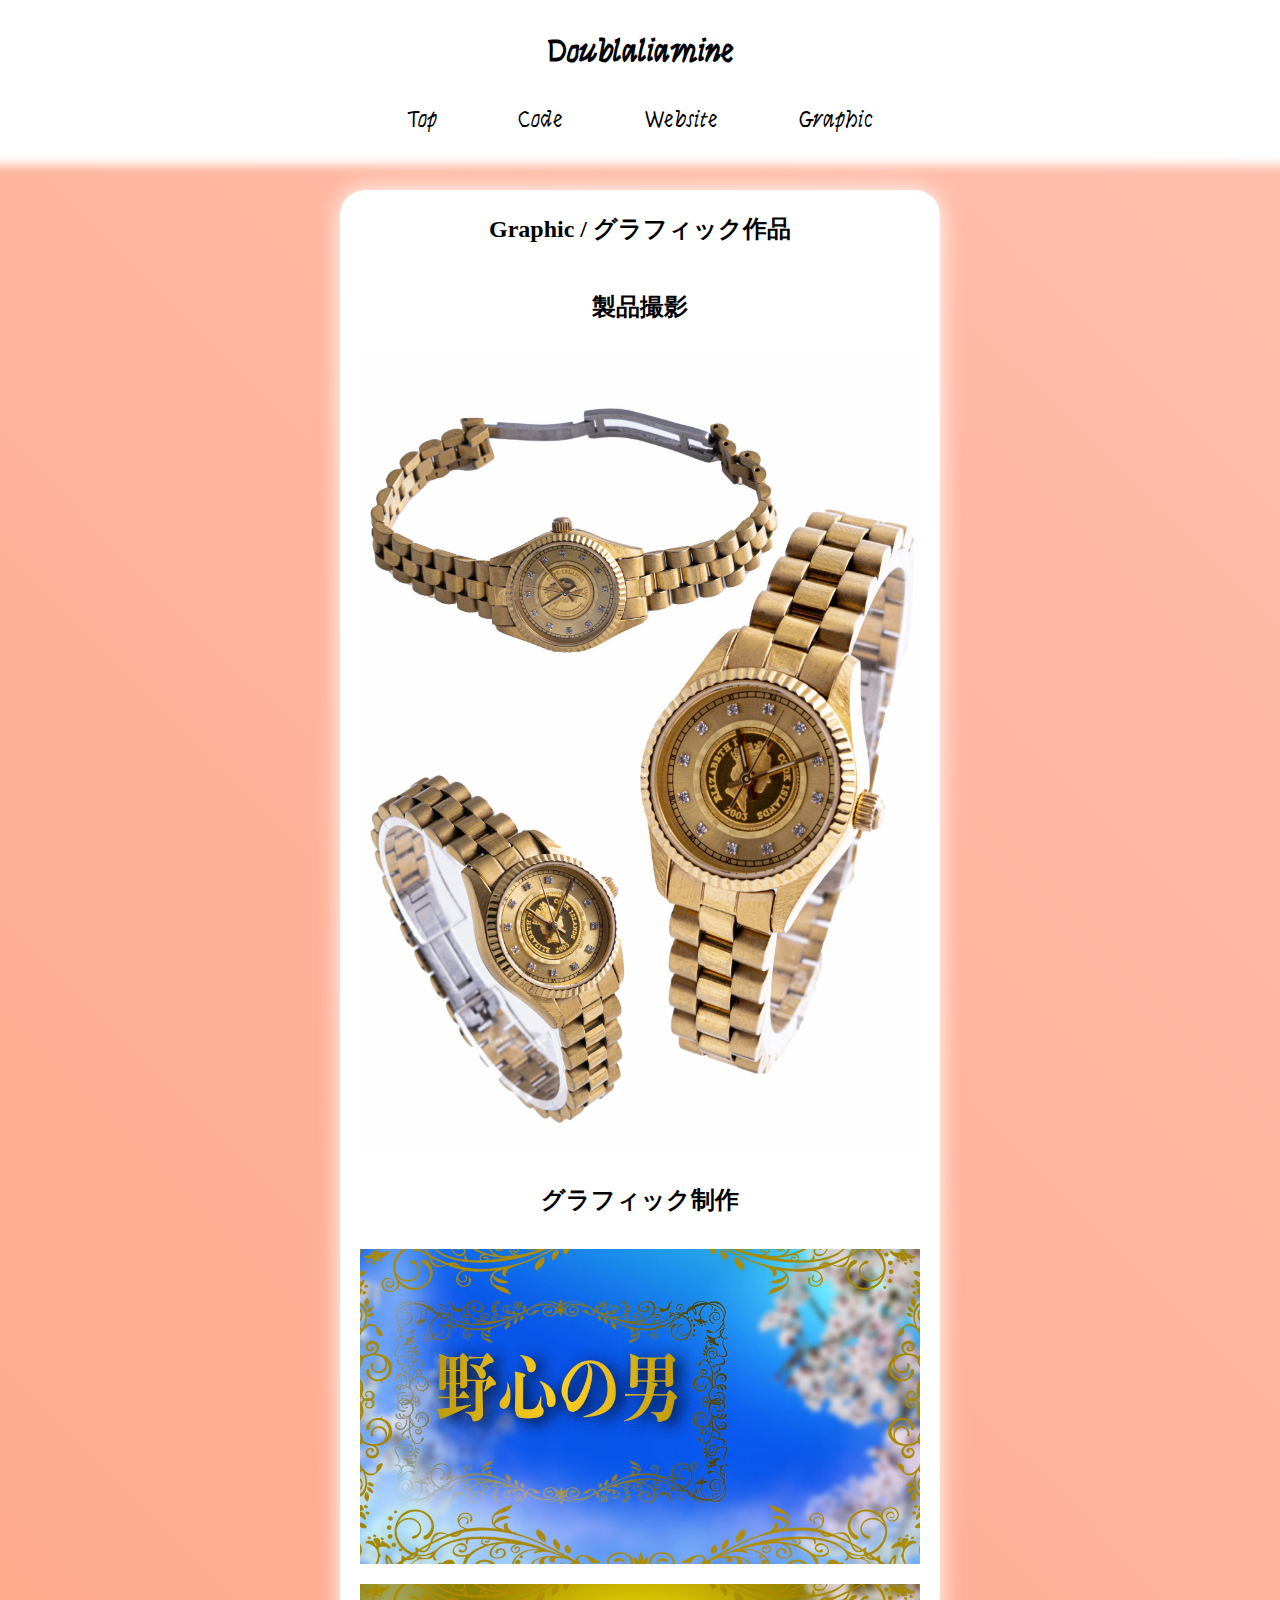
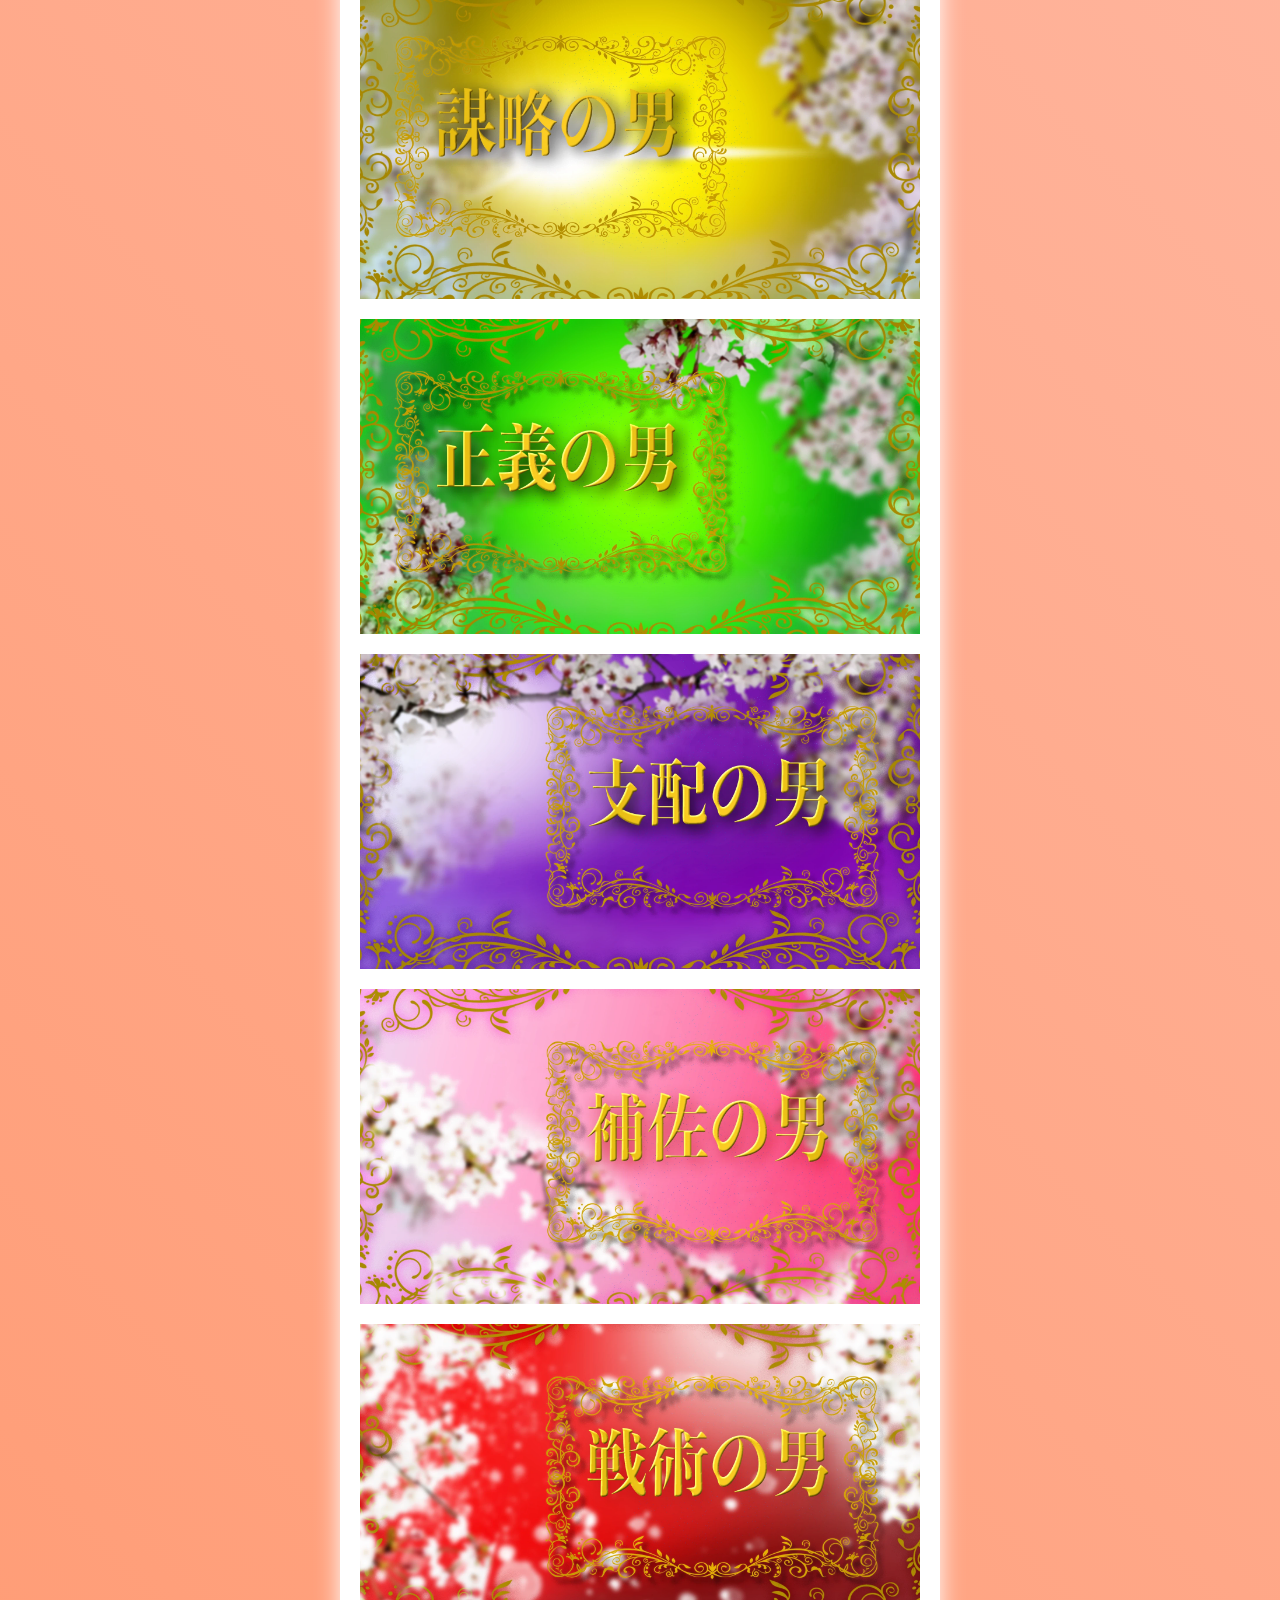
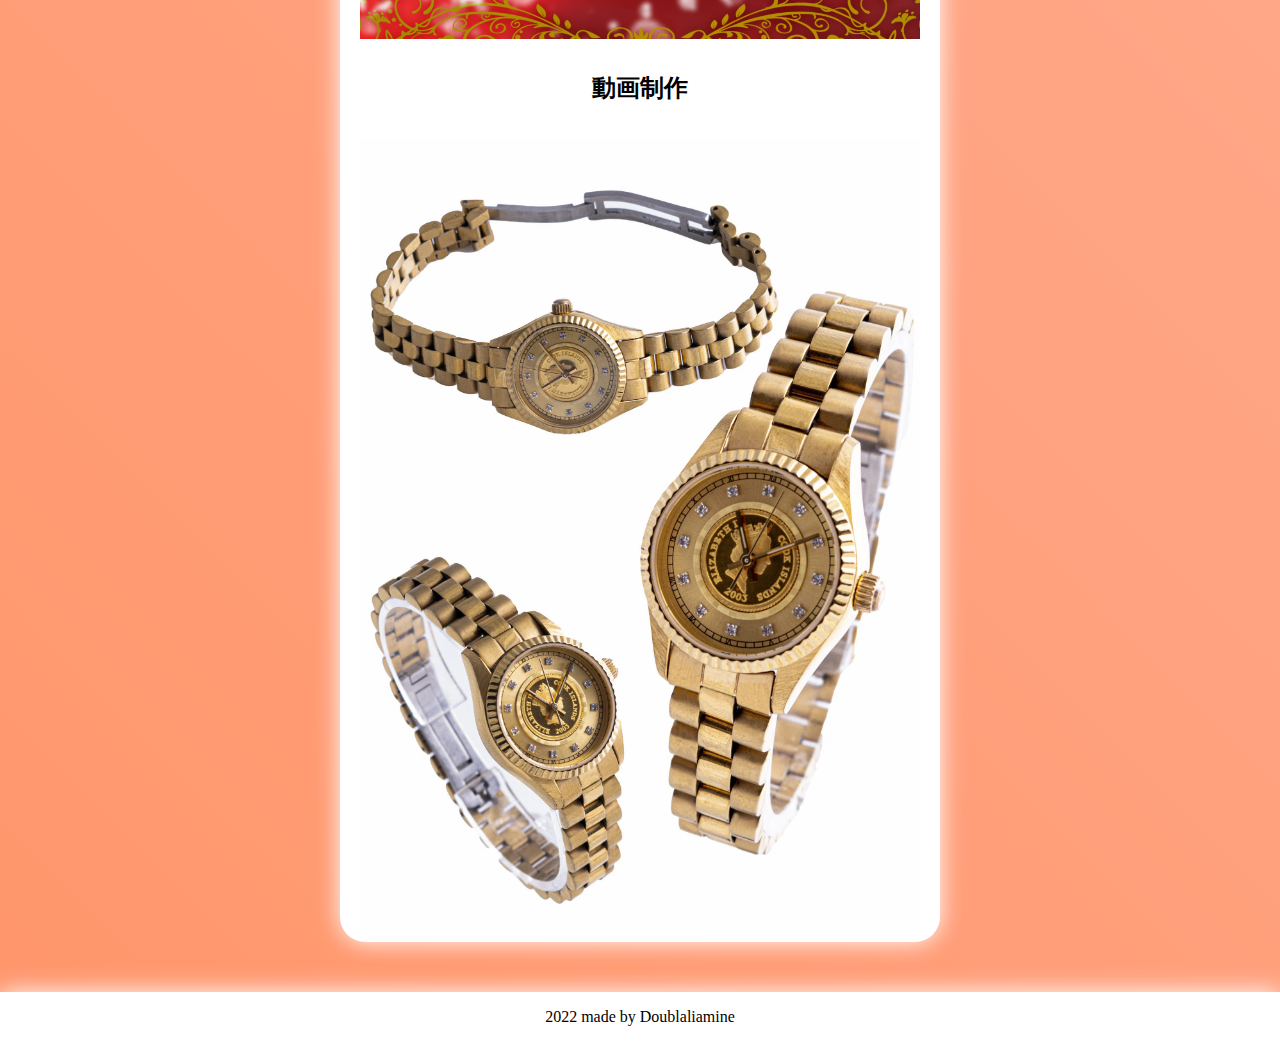
==== Fourindex.html @ 7d5e0686 "recommit" ====
<!DOCTYPE html>
<html lang="ja">

<head>
    <meta charset="UTF-8">
    <meta http-equiv="X-UA-Compatible" content="IE=edge">
    <meta name="viewport" content="width=device-width, initial-scale=1.0">
    <link rel="stylesheet" href="scss/style.min.css">
    <title>Doublali amine</title>
</head>

<body>
    <header class="Header">
        <h1 class="Header__Webname">Doublaliamine</h1>
        <nav class="Header__Nav">
            <ul class="Header__Menu">
                <li class="Header__List"><a href="index.html" class="Link">Top</a></li>
                <li class="Header__List"><a href="Secondindex.html" class="Link">Code</a></li>
                <li class="Header__List"><a href="Threeindex.html" class="Link">Website</a></li>
                <li class="Header__List"><a class="Link">Graphic</a></li>
            </ul>
        </nav>
    </header>
    <main class="Mainsecondary">
        <article class="GraphicConteiner">
            <section class="GraphicConteiner__Intruduction">
            <h1 class="GraphicConteiner__Headdingtext">Graphic / グラフィック作品</h1>
            <section class="GraphicConteiner__Workintroduction">
                <h1 class="GraphicConteiner__Headdingtext">製品撮影</h1>
                <img class="GraphicConteiner__Image" src="images/Webp/clock.webp" width="1748" height="2480" alt="">
            </section>
            <section class="GraphicConteiner__Workintroduction">
                <h1 class="GraphicConteiner__Headdingtext">グラフィック制作</h1>
                <img class="GraphicConteiner__Image" src="images/Webp/Graphic__01.webp" width="1920" height="1080" alt="">
                <img class="GraphicConteiner__Image" src="images/Webp/Graphic__02.webp" width="1920" height="1080" alt="">
                <img class="GraphicConteiner__Image" src="images/Webp/Graphic__03.webp" width="1920" height="1080" alt="">
                <img class="GraphicConteiner__Image" src="images/Webp/Graphic__04.webp" width="1920" height="1080" alt="">
                <img class="GraphicConteiner__Image" src="images/Webp/Graphic__05.webp" width="1920" height="1080" alt="">
                <img class="GraphicConteiner__Image" src="images/Webp/Graphic__06.webp" width="1920" height="1080" alt="">
            </section>
            <section class="GraphicConteiner__Workintroduction">
                <h1 class="GraphicConteiner__Headdingtext">動画制作</h1>
                <img class="GraphicConteiner__Image" src="images/Webp/clock.webp" width="1748" height="2480" alt="">
            </section>
        </article>
    </main>
    <footer class="Footer">
        <p class="Footer__Text">2022 made by Doublaliamine</p>
    </footer>
</body>

</html>
---- scss/style.min.css ----
@import"https://fonts.googleapis.com/css2?family=Festive&family=Noto+Sans+JP:wght@700&family=PT+Serif:wght@700&family=Quintessential&family=Syne+Tactile&family=The+Nautigal:wght@700&family=Ubuntu:wght@500&family=Yellowtail&display=swap";*{padding:0;margin:0;box-sizing:border-box}*::before,*::after{-o-box-sizing:border-box;-ms-box-sizing:border-box;box-sizing:border-box}a{text-decoration:none;color:#000;display:block;cursor:pointer}a a:active{color:#000}a a:focus{outline:none}html{font-size:62.5%;line-height:1.6;height:100%;scroll-behavior:smooth}body{width:100%;overflow-x:hidden;-ms-overflow-style:none;scrollbar-width:none;background:linear-gradient(45deg, #ff7231, #ffc4b6, #ffb2b2);background-size:1000% 1000%;-webkit-animation:backgroundanimation 10s ease infinite;animation:backgroundanimation 10s ease infinite}body::-webkit-scrollbar{display:none}main{display:block}img{vertical-align:bottom;bottom:none;max-width:100%;height:100%}ul,ol{list-style-type:none}video,object{max-width:100%;height:auto;display:block}@-webkit-keyframes backgroundanimation{0%{background-position:0% 50%}50%{background-position:100% 50%}100%{background-position:0% 50%}}@keyframes backgroundanimation{0%{background-position:0% 50%}50%{background-position:100% 50%}100%{background-position:0% 50%}}.Footer{width:100%;height:50px;line-height:50px;margin-top:20px;font-family:YuMincho,"Yu Mincho";background-color:#fff;box-shadow:0px 0px 25px #fff}.Footer__Text{color:#000;text-align:center;font-size:16px}.Header{width:100%;font-family:"Syne Tactile",cursive;box-shadow:0 15px 10px 10px #fff}.Header .Header__Webname{padding:25px 80px;text-align:center;background-color:#fff;font-size:32px}.Header .Header__Nav{width:100%;margin-bottom:25px;background-color:#fff;text-align:center}.Header .Header__Nav .Header__Nav{width:100%;background-color:#fff}.Header .Header__Nav .Header__Menu{width:100%;display:flex;justify-content:center}.Header .Header__Nav .Header__List{padding:0 40px;font-size:24px}.Header .Header__Nav .Header__List:hover{border-radius:25px;font-weight:900}.Profile{width:100%;margin:50px auto;text-align:center;font-family:YuMincho,"Yu Mincho";vertical-align:bottom}.Profile__Conteiner{max-width:600px;margin:0 auto;padding:40px 50px;border-radius:25px;background-color:#fff;box-shadow:0px 0px 25px #fff}.Profile__Headdingtext{padding:15px 0;font-weight:700;font-size:24px;vertical-align:bottom}.Profile__Image{width:40%;height:40%;padding:20px 0}.Profile__Name{padding-top:5px;padding-bottom:10px;font-weight:700;font-size:18px;vertical-align:bottom}.Profile__Age{padding:20px 0;font-weight:700;font-size:16px;vertical-align:bottom}.Profile__Countryofcitizenship{padding:20px 0;font-weight:700;font-size:16px;vertical-align:bottom}.Profile__Supplementaryinformation{padding:20px 0;font-weight:700;font-size:16px;vertical-align:bottom}.Skillintroduction{width:100%;margin:50px auto;text-align:center;font-family:YuMincho,"Yu Mincho";vertical-align:bottom}.Skillintroduction__Conteiner{max-width:600px;margin:0 auto;text-align:center;font-family:YuMincho,"Yu Mincho";vertical-align:bottom;background-color:#fff;box-shadow:0px 0px 25px #fff;border-radius:25px}.Skillintroduction__Headdingtext{padding:20px 0;font-weight:700;font-size:24px;vertical-align:bottom}.Skillintroduction__Secondheddingtext{line-height:50px;padding:20px 0;font-weight:700;font-size:16px;vertical-align:bottom}.Skillintroduction__App{padding:20px 0;display:flex;justify-content:space-around}.Skillintroduction__SecondApp{padding:50px 0;display:flex;justify-content:space-around}.Skillintroduction__Skillpoint{display:flex;justify-content:center}.CodeConteiner{width:100%;margin:50px auto}.CodeConteiner__Intruduction{max-width:600px;margin:20px auto;text-align:center;font-family:YuMincho,"Yu Mincho";vertical-align:bottom;background-color:#fff;box-shadow:0px 0px 25px #fff;border-radius:25px}.CodeConteiner__Headdingtext{padding:20px 0;font-weight:700;font-size:24px;vertical-align:bottom}.CodeConteiner__SecondHeaddingtext{line-height:50px;margin:30px 0;font-weight:700;font-size:16px;vertical-align:bottom}.CodeConteiner__Workintroduction{margin-top:30px;margin-bottom:30px}.CodeConteiner .Workintroductionimage{padding:0 20px}.CodeConteiner__Link{font-weight:700;font-size:16px;vertical-align:bottom}.CodeConteiner__SecondLink{font-weight:700;font-size:16px;vertical-align:bottom}.CodeConteiner .Changecolor{color:red}.GraphicConteiner{width:100%;margin:50px auto}.GraphicConteiner__Intruduction{max-width:600px;margin:20px auto;text-align:center;font-family:YuMincho,"Yu Mincho";vertical-align:bottom;background-color:#fff;box-shadow:0px 0px 25px #fff;border-radius:25px}.GraphicConteiner__Headdingtext{padding:20px 0;font-weight:700;font-size:24px;vertical-align:bottom}.GraphicConteiner__Image{padding:10px 20px}
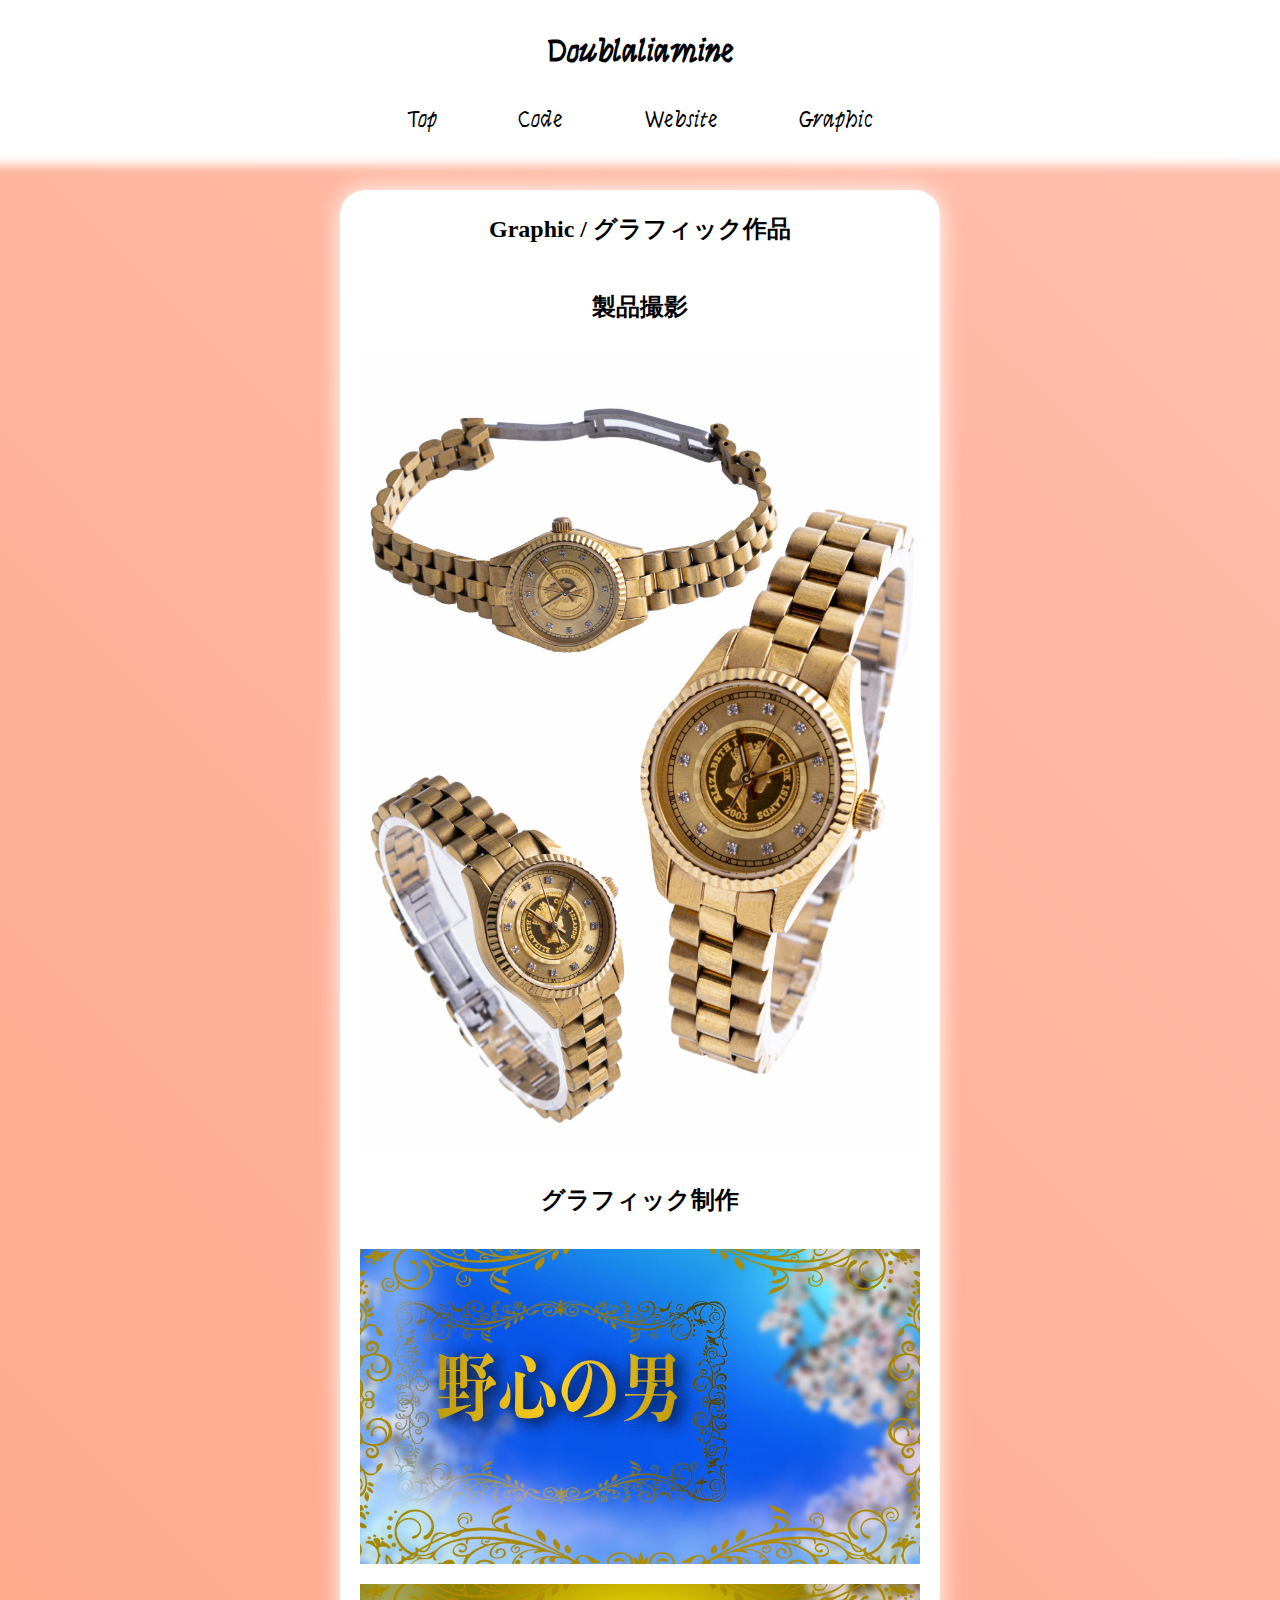
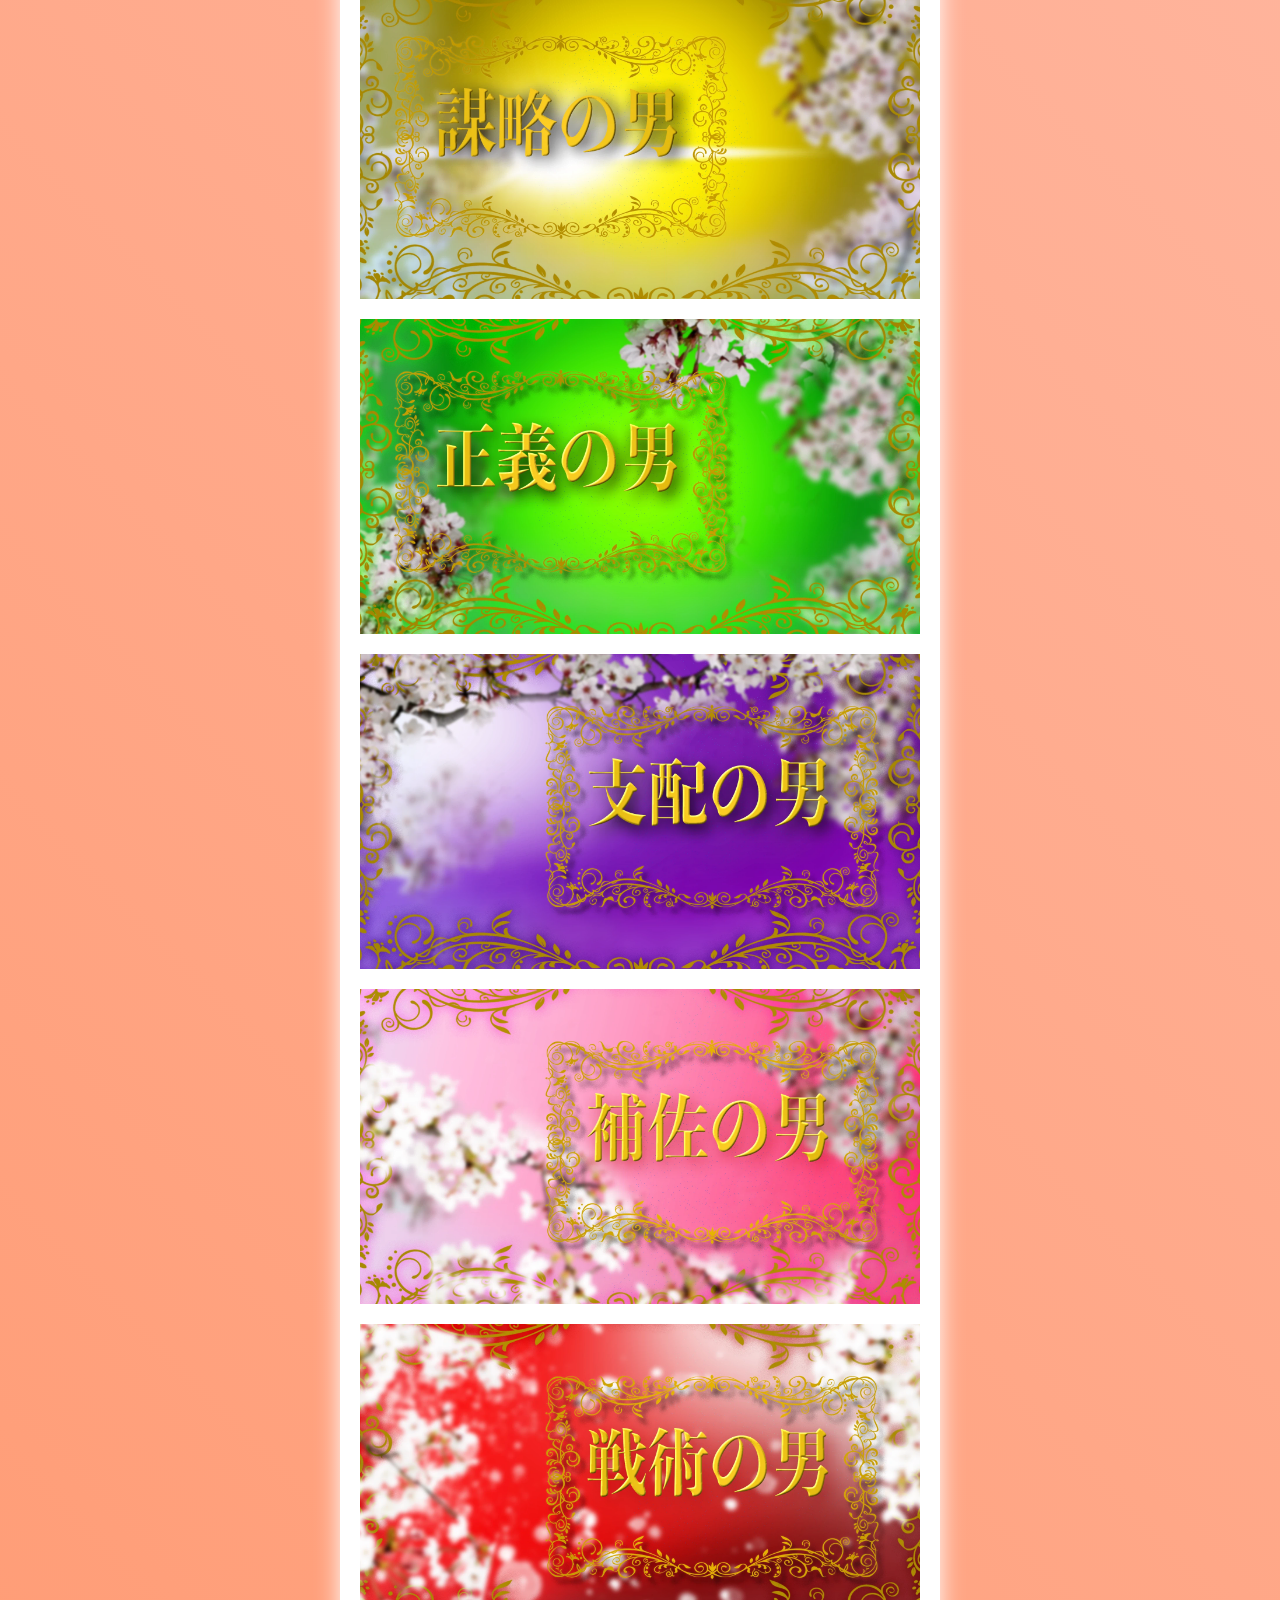
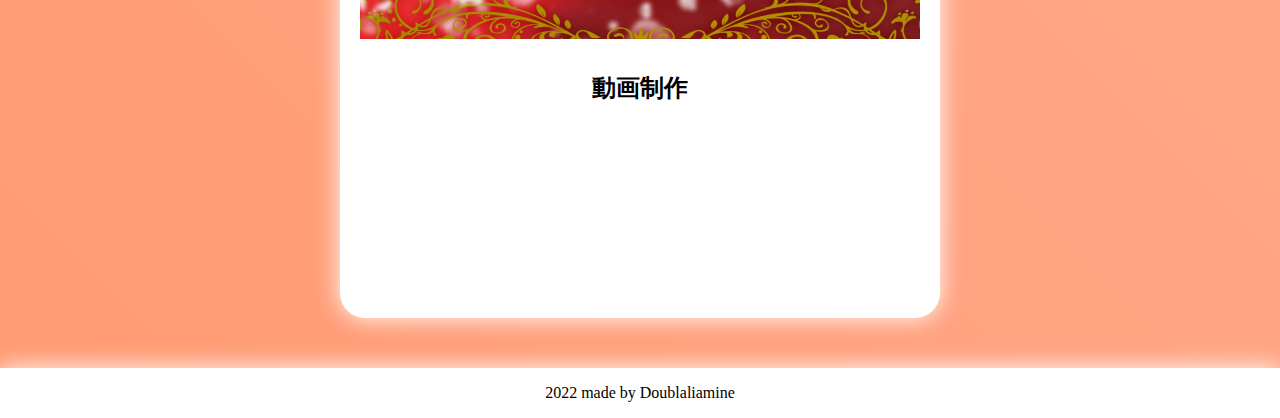
==== commit d85d5f61: "Recommit" ====
--- a/Fourindex.html
+++ b/Fourindex.html
@@ -21,27 +21,27 @@
             </ul>
         </nav>
     </header>
-    <main class="Mainsecondary">
+    <main class="Mainfour">
         <article class="GraphicConteiner">
             <section class="GraphicConteiner__Intruduction">
-            <h1 class="GraphicConteiner__Headdingtext">Graphic / グラフィック作品</h1>
-            <section class="GraphicConteiner__Workintroduction">
-                <h1 class="GraphicConteiner__Headdingtext">製品撮影</h1>
-                <img class="GraphicConteiner__Image" src="images/Webp/clock.webp" width="1748" height="2480" alt="">
-            </section>
-            <section class="GraphicConteiner__Workintroduction">
-                <h1 class="GraphicConteiner__Headdingtext">グラフィック制作</h1>
-                <img class="GraphicConteiner__Image" src="images/Webp/Graphic__01.webp" width="1920" height="1080" alt="">
-                <img class="GraphicConteiner__Image" src="images/Webp/Graphic__02.webp" width="1920" height="1080" alt="">
-                <img class="GraphicConteiner__Image" src="images/Webp/Graphic__03.webp" width="1920" height="1080" alt="">
-                <img class="GraphicConteiner__Image" src="images/Webp/Graphic__04.webp" width="1920" height="1080" alt="">
-                <img class="GraphicConteiner__Image" src="images/Webp/Graphic__05.webp" width="1920" height="1080" alt="">
-                <img class="GraphicConteiner__Image" src="images/Webp/Graphic__06.webp" width="1920" height="1080" alt="">
-            </section>
-            <section class="GraphicConteiner__Workintroduction">
-                <h1 class="GraphicConteiner__Headdingtext">動画制作</h1>
-                <img class="GraphicConteiner__Image" src="images/Webp/clock.webp" width="1748" height="2480" alt="">
-            </section>
+                <h1 class="GraphicConteiner__Headdingtext">Graphic / グラフィック作品</h1>
+                <section class="GraphicConteiner__Workintroduction">
+                    <h1 class="GraphicConteiner__Headdingtext">製品撮影</h1>
+                        <img class="GraphicConteiner__Image" src="images/Webp/clock.webp" width="1748" height="2480" alt="製品撮影時計の写真">
+                </section>
+                <section class="GraphicConteiner__Workintroduction">
+                    <h1 class="GraphicConteiner__Headdingtext">グラフィック制作</h1>
+                        <img class="GraphicConteiner__Image" src="images/Webp/Graphic__01.webp" width="1920" height="1080"alt="グラフィック制作作品野心の男">
+                        <img class="GraphicConteiner__Image" src="images/Webp/Graphic__02.webp" width="1920" height="1080"alt="グラフィック制作作品謀略の男">
+                        <img class="GraphicConteiner__Image" src="images/Webp/Graphic__03.webp" width="1920" height="1080"alt="グラフィック制作作品正義の男">
+                        <img class="GraphicConteiner__Image" src="images/Webp/Graphic__04.webp" width="1920" height="1080"alt="グラフィック制作作品支配の男">
+                        <img class="GraphicConteiner__Image" src="images/Webp/Graphic__05.webp" width="1920" height="1080"alt="グラフィック制作作品補佐の男">
+                        <img class="GraphicConteiner__Image" src="images/Webp/Graphic__06.webp" width="1920" height="1080"alt="グラフィック制作作品戦略の男">
+                </section>
+                <section class="GraphicConteiner__Workintroduction">
+                    <h1 class="GraphicConteiner__Headdingtext">動画制作</h1>
+                        <video class="Video" src="video/video.mp4" loop autoplay muted></video>
+                </section>
         </article>
     </main>
     <footer class="Footer">
--- a/scss/style.min.css
+++ b/scss/style.min.css
@@ -1 +1 @@
-@import"https://fonts.googleapis.com/css2?family=Festive&family=Noto+Sans+JP:wght@700&family=PT+Serif:wght@700&family=Quintessential&family=Syne+Tactile&family=The+Nautigal:wght@700&family=Ubuntu:wght@500&family=Yellowtail&display=swap";*{padding:0;margin:0;box-sizing:border-box}*::before,*::after{-o-box-sizing:border-box;-ms-box-sizing:border-box;box-sizing:border-box}a{text-decoration:none;color:#000;display:block;cursor:pointer}a a:active{color:#000}a a:focus{outline:none}html{font-size:62.5%;line-height:1.6;height:100%;scroll-behavior:smooth}body{width:100%;overflow-x:hidden;-ms-overflow-style:none;scrollbar-width:none;background:linear-gradient(45deg, #ff7231, #ffc4b6, #ffb2b2);background-size:1000% 1000%;-webkit-animation:backgroundanimation 10s ease infinite;animation:backgroundanimation 10s ease infinite}body::-webkit-scrollbar{display:none}main{display:block}img{vertical-align:bottom;bottom:none;max-width:100%;height:100%}ul,ol{list-style-type:none}video,object{max-width:100%;height:auto;display:block}@-webkit-keyframes backgroundanimation{0%{background-position:0% 50%}50%{background-position:100% 50%}100%{background-position:0% 50%}}@keyframes backgroundanimation{0%{background-position:0% 50%}50%{background-position:100% 50%}100%{background-position:0% 50%}}.Footer{width:100%;height:50px;line-height:50px;margin-top:20px;font-family:YuMincho,"Yu Mincho";background-color:#fff;box-shadow:0px 0px 25px #fff}.Footer__Text{color:#000;text-align:center;font-size:16px}.Header{width:100%;font-family:"Syne Tactile",cursive;box-shadow:0 15px 10px 10px #fff}.Header .Header__Webname{padding:25px 80px;text-align:center;background-color:#fff;font-size:32px}.Header .Header__Nav{width:100%;margin-bottom:25px;background-color:#fff;text-align:center}.Header .Header__Nav .Header__Nav{width:100%;background-color:#fff}.Header .Header__Nav .Header__Menu{width:100%;display:flex;justify-content:center}.Header .Header__Nav .Header__List{padding:0 40px;font-size:24px}.Header .Header__Nav .Header__List:hover{border-radius:25px;font-weight:900}.Profile{width:100%;margin:50px auto;text-align:center;font-family:YuMincho,"Yu Mincho";vertical-align:bottom}.Profile__Conteiner{max-width:600px;margin:0 auto;padding:40px 50px;border-radius:25px;background-color:#fff;box-shadow:0px 0px 25px #fff}.Profile__Headdingtext{padding:15px 0;font-weight:700;font-size:24px;vertical-align:bottom}.Profile__Image{width:40%;height:40%;padding:20px 0}.Profile__Name{padding-top:5px;padding-bottom:10px;font-weight:700;font-size:18px;vertical-align:bottom}.Profile__Age{padding:20px 0;font-weight:700;font-size:16px;vertical-align:bottom}.Profile__Countryofcitizenship{padding:20px 0;font-weight:700;font-size:16px;vertical-align:bottom}.Profile__Supplementaryinformation{padding:20px 0;font-weight:700;font-size:16px;vertical-align:bottom}.Skillintroduction{width:100%;margin:50px auto;text-align:center;font-family:YuMincho,"Yu Mincho";vertical-align:bottom}.Skillintroduction__Conteiner{max-width:600px;margin:0 auto;text-align:center;font-family:YuMincho,"Yu Mincho";vertical-align:bottom;background-color:#fff;box-shadow:0px 0px 25px #fff;border-radius:25px}.Skillintroduction__Headdingtext{padding:20px 0;font-weight:700;font-size:24px;vertical-align:bottom}.Skillintroduction__Secondheddingtext{line-height:50px;padding:20px 0;font-weight:700;font-size:16px;vertical-align:bottom}.Skillintroduction__App{padding:20px 0;display:flex;justify-content:space-around}.Skillintroduction__SecondApp{padding:50px 0;display:flex;justify-content:space-around}.Skillintroduction__Skillpoint{display:flex;justify-content:center}.CodeConteiner{width:100%;margin:50px auto}.CodeConteiner__Intruduction{max-width:600px;margin:20px auto;text-align:center;font-family:YuMincho,"Yu Mincho";vertical-align:bottom;background-color:#fff;box-shadow:0px 0px 25px #fff;border-radius:25px}.CodeConteiner__Headdingtext{padding:20px 0;font-weight:700;font-size:24px;vertical-align:bottom}.CodeConteiner__SecondHeaddingtext{line-height:50px;margin:30px 0;font-weight:700;font-size:16px;vertical-align:bottom}.CodeConteiner__Workintroduction{margin-top:30px;margin-bottom:30px}.CodeConteiner .Workintroductionimage{padding:0 20px}.CodeConteiner__Link{font-weight:700;font-size:16px;vertical-align:bottom}.CodeConteiner__SecondLink{font-weight:700;font-size:16px;vertical-align:bottom}.CodeConteiner .Changecolor{color:red}.GraphicConteiner{width:100%;margin:50px auto}.GraphicConteiner__Intruduction{max-width:600px;margin:20px auto;text-align:center;font-family:YuMincho,"Yu Mincho";vertical-align:bottom;background-color:#fff;box-shadow:0px 0px 25px #fff;border-radius:25px}.GraphicConteiner__Headdingtext{padding:20px 0;font-weight:700;font-size:24px;vertical-align:bottom}.GraphicConteiner__Image{padding:10px 20px}+@import"https://fonts.googleapis.com/css2?family=Festive&family=Noto+Sans+JP:wght@700&family=PT+Serif:wght@700&family=Quintessential&family=Syne+Tactile&family=The+Nautigal:wght@700&family=Ubuntu:wght@500&family=Yellowtail&display=swap";*{padding:0;margin:0;box-sizing:border-box}*::before,*::after{-o-box-sizing:border-box;-ms-box-sizing:border-box;box-sizing:border-box}a{text-decoration:none;color:#000;display:block;cursor:pointer}a a:active{color:#000}a a:focus{outline:none}html{font-size:62.5%;line-height:1.6;height:100%;scroll-behavior:smooth}body{width:100%;overflow-x:hidden;-ms-overflow-style:none;scrollbar-width:none;background:linear-gradient(45deg, #ff7231, #ffc4b6, #ffb2b2);background-size:1000% 1000%;-webkit-animation:backgroundanimation 10s ease infinite;animation:backgroundanimation 10s ease infinite}body::-webkit-scrollbar{display:none}main{display:block}img{vertical-align:bottom;bottom:none;max-width:100%;height:100%}ul,ol{list-style-type:none}video,object{max-width:100%;height:auto;display:block}@-webkit-keyframes backgroundanimation{0%{background-position:0% 50%}50%{background-position:100% 50%}100%{background-position:0% 50%}}@keyframes backgroundanimation{0%{background-position:0% 50%}50%{background-position:100% 50%}100%{background-position:0% 50%}}.Footer{width:100%;height:50px;line-height:50px;margin-top:20px;font-family:YuMincho,"Yu Mincho";background-color:#fff;box-shadow:0px 0px 25px #fff}.Footer__Text{color:#000;text-align:center;font-size:16px}.Header{width:100%;font-family:"Syne Tactile",cursive;box-shadow:0 15px 10px 10px #fff}.Header .Header__Webname{padding:25px 80px;text-align:center;background-color:#fff;font-size:32px}@media(max-width: 530px){.Header .Header__Webname{padding:10px}}.Header .Header__Nav{width:100%;margin-bottom:25px;background-color:#fff;text-align:center}.Header .Header__Nav .Header__Nav{width:100%;background-color:#fff}.Header .Header__Nav .Header__Menu{width:100%;display:flex;justify-content:center}.Header .Header__Nav .Header__List{padding:0 40px;font-size:24px}@media(max-width: 530px){.Header .Header__Nav .Header__List{padding:10px}}.Header .Header__Nav .Header__List:hover{border-radius:25px;font-weight:900}.Profile{width:100%;margin:50px auto;text-align:center;font-family:YuMincho,"Yu Mincho";vertical-align:bottom}.Profile__Conteiner{max-width:600px;margin:0 auto;padding:40px 50px;border-radius:25px;background-color:#fff;box-shadow:0px 0px 25px #fff}@media(max-width: 530px){.Profile__Conteiner{max-width:320px}}.Profile__Headdingtext{padding:15px 0;font-weight:700;font-size:24px;vertical-align:bottom}@media(max-width: 530px){.Profile__Headdingtext{font-size:16px}}.Profile__Image{width:60%;height:60%;padding:20px 0}@media(max-width: 530px){.Profile__Image{width:80%;height:80%}}.Profile__Name{padding-top:5px;padding-bottom:10px;font-weight:700;font-size:18px;vertical-align:bottom}@media(max-width: 530px){.Profile__Name{font-size:16px}}.Profile__Age{padding:20px 0;font-weight:700;font-size:16px;vertical-align:bottom}@media(max-width: 530px){.Profile__Age{font-size:14px}}.Profile__Countryofcitizenship{padding:20px 0;font-weight:700;font-size:16px;vertical-align:bottom}@media(max-width: 530px){.Profile__Countryofcitizenship{font-size:14px}}.Profile__Supplementaryinformation{padding:20px 0;font-weight:700;font-size:16px;vertical-align:bottom}@media(max-width: 530px){.Profile__Supplementaryinformation{font-size:14px}}.Skillintroduction{width:100%;margin:50px auto;text-align:center;font-family:YuMincho,"Yu Mincho";vertical-align:bottom}.Skillintroduction__Conteiner{max-width:600px;margin:0 auto;text-align:center;font-family:YuMincho,"Yu Mincho";vertical-align:bottom;background-color:#fff;box-shadow:0px 0px 25px #fff;border-radius:25px}@media(max-width: 530px){.Skillintroduction__Conteiner{max-width:340px}}.Skillintroduction__Headdingtext{padding:20px 0;font-weight:700;font-size:24px;vertical-align:bottom}@media(max-width: 530px){.Skillintroduction__Headdingtext{font-size:18px}}.Skillintroduction__Secondheddingtext{line-height:50px;padding:20px 0;font-weight:700;font-size:16px;vertical-align:bottom}@media(max-width: 530px){.Skillintroduction__Secondheddingtext{font-size:14px}}.Skillintroduction__App{padding:20px 0;display:flex;justify-content:space-around}@media(max-width: 530px){.Skillintroduction__App{flex-wrap:wrap}}.Skillintroduction__SecondApp{padding:50px 0;display:flex;justify-content:space-around}@media(max-width: 530px){.Skillintroduction__SecondApp{flex-wrap:wrap}}.Skillintroduction__Skillpoint{display:flex;justify-content:center}.CodeConteiner{width:100%;margin:50px auto}.CodeConteiner__Intruduction{max-width:600px;margin:20px auto;text-align:center;font-family:YuMincho,"Yu Mincho";vertical-align:bottom;background-color:#fff;box-shadow:0px 0px 25px #fff;border-radius:25px}@media(max-width: 530px){.CodeConteiner__Intruduction{max-width:320px}}.CodeConteiner__Headdingtext{padding:20px 0;font-weight:700;font-size:24px;vertical-align:bottom}@media(max-width: 530px){.CodeConteiner__Headdingtext{font-size:18px}}.CodeConteiner__SecondHeaddingtext{line-height:50px;margin:30px 0;font-weight:700;font-size:18px;vertical-align:bottom}@media(max-width: 530px){.CodeConteiner__SecondHeaddingtext{font-size:16px}}.CodeConteiner__Workintroduction{margin-top:30px;margin-bottom:30px}.CodeConteiner .Workintroductionimage{padding:0 20px}.CodeConteiner__Link{padding-top:20px;padding-bottom:20px;font-weight:700;font-size:16px;vertical-align:bottom}@media(max-width: 530px){.CodeConteiner__Link{font-size:12px}}.CodeConteiner__SecondLink{padding-top:10px;padding-bottom:20px;font-weight:700;font-size:16px;vertical-align:bottom}@media(max-width: 530px){.CodeConteiner__SecondLink{font-size:14px}}.CodeConteiner .Changecolor{color:red}.GraphicConteiner{width:100%;margin:50px auto}.GraphicConteiner__Intruduction{max-width:600px;margin:20px auto;text-align:center;font-family:YuMincho,"Yu Mincho";vertical-align:bottom;background-color:#fff;box-shadow:0px 0px 25px #fff;border-radius:25px}@media(max-width: 530px){.GraphicConteiner__Intruduction{max-width:320px}}.GraphicConteiner__Headdingtext{padding:20px 0;font-weight:700;font-size:24px;vertical-align:bottom}@media(max-width: 530px){.GraphicConteiner__Headdingtext{font-size:18px}}.GraphicConteiner__Image{padding:10px 20px}.GraphicConteiner .Video{padding:20px 20px}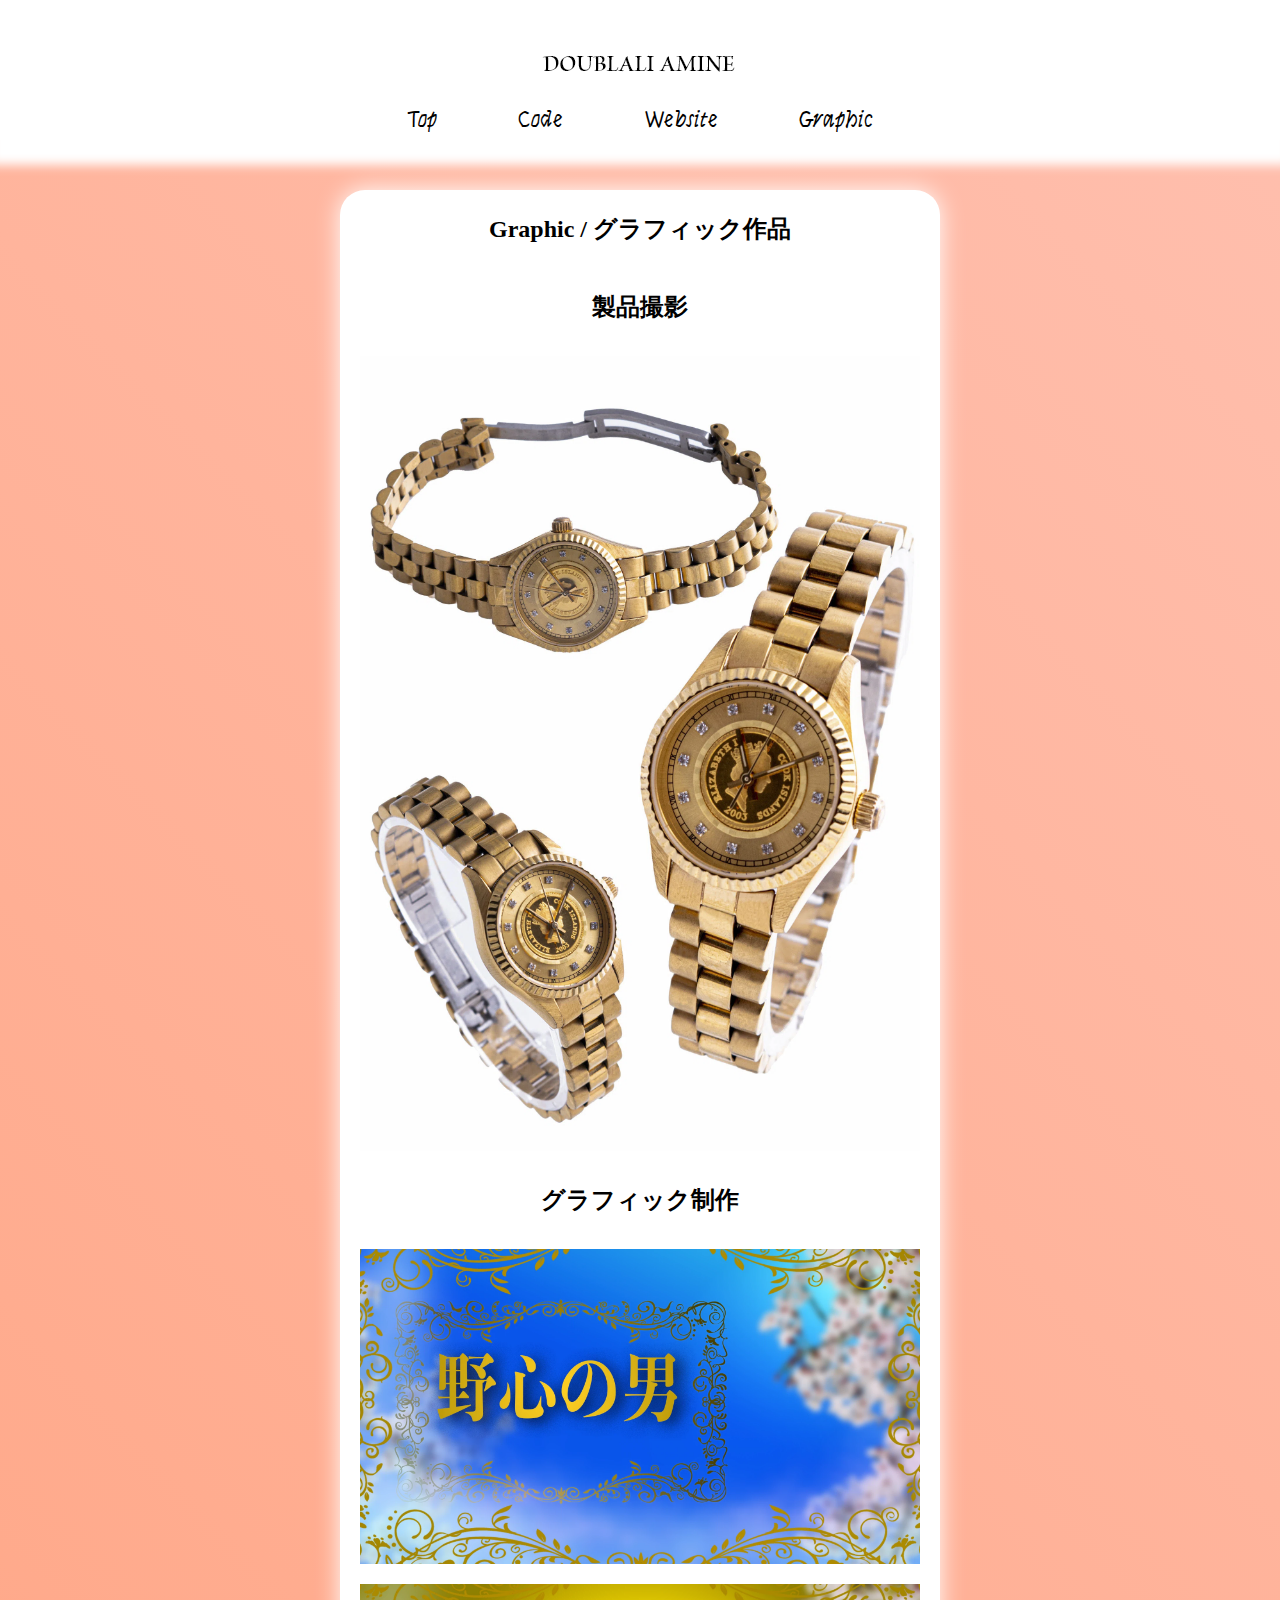
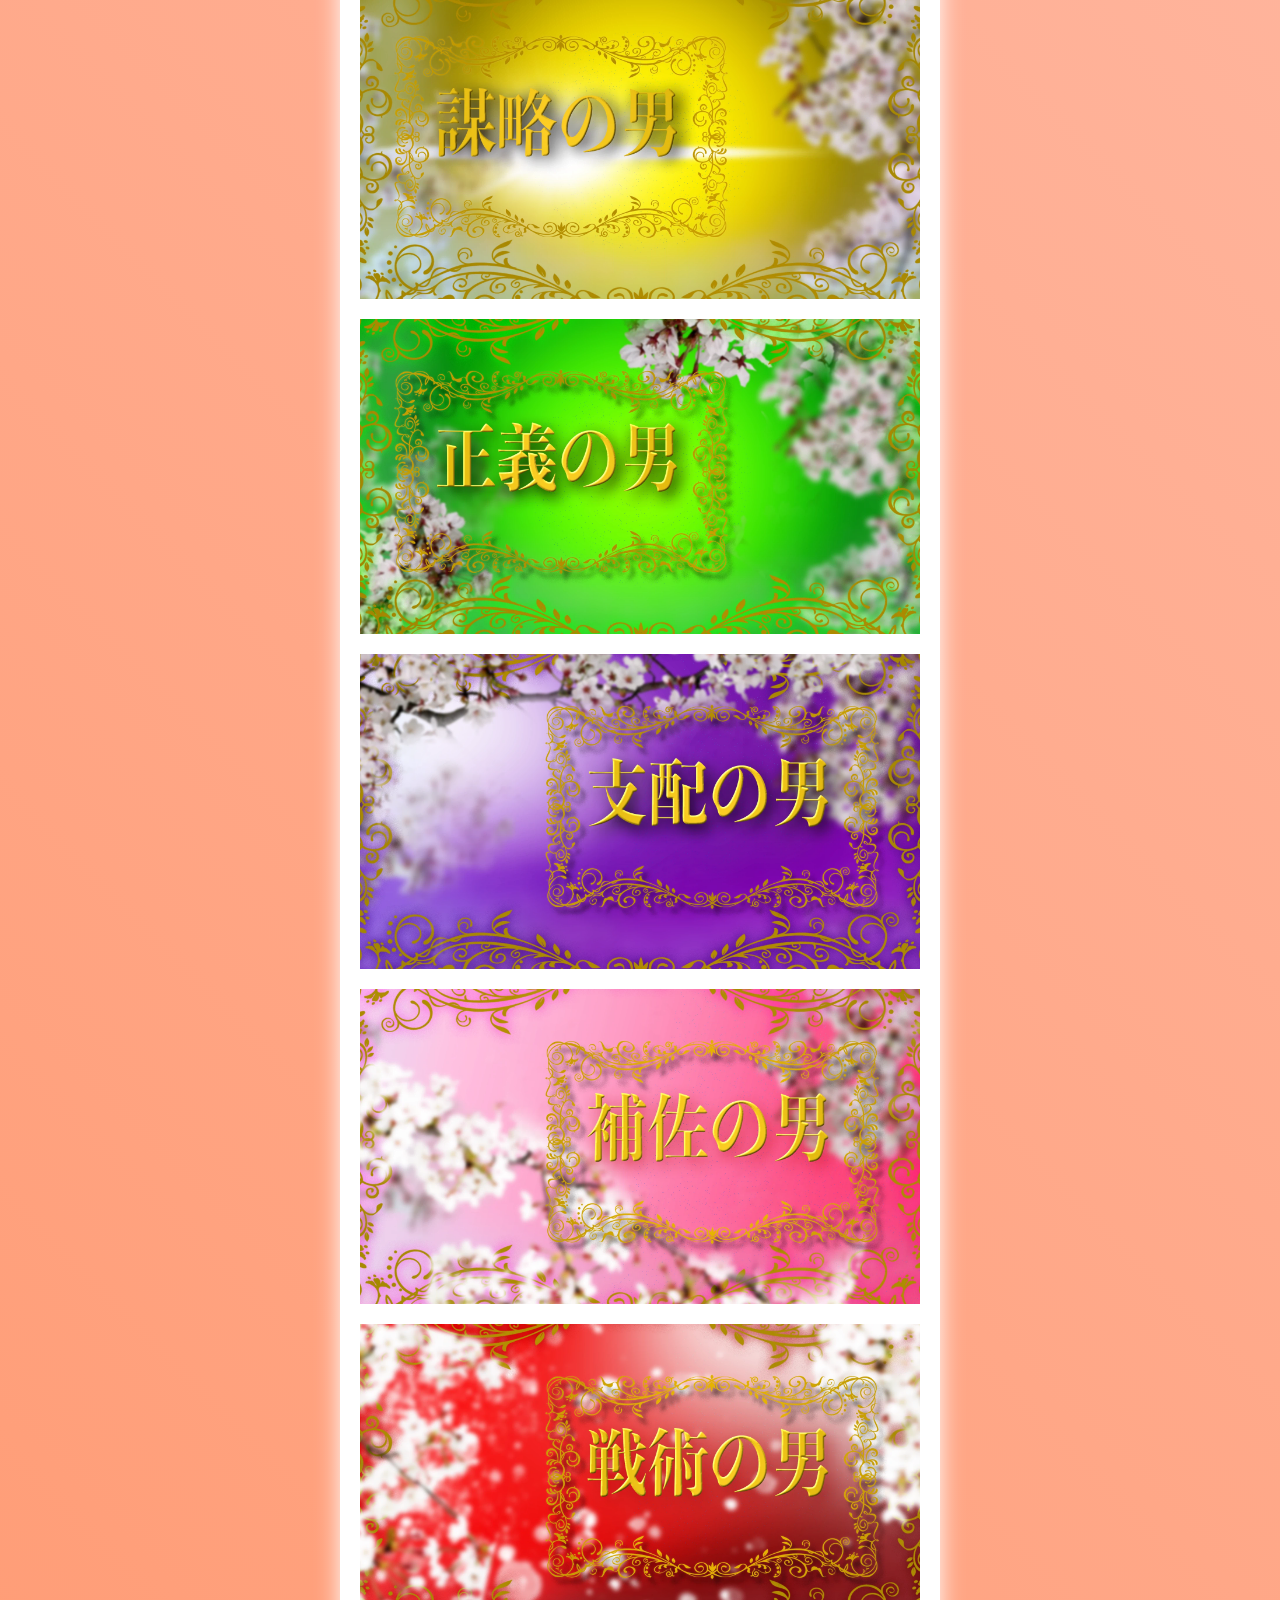
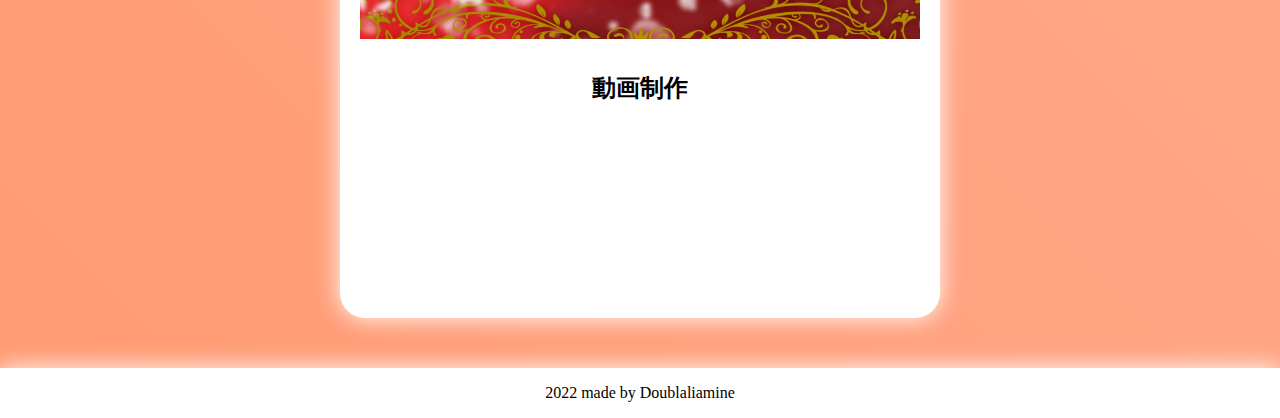
==== commit 5ef12d37: "Recommit" ====
--- a/Fourindex.html
+++ b/Fourindex.html
@@ -5,13 +5,24 @@
     <meta charset="UTF-8">
     <meta http-equiv="X-UA-Compatible" content="IE=edge">
     <meta name="viewport" content="width=device-width, initial-scale=1.0">
+    <title>Doublali amine</title>
+    <meta name="description" content="ドウブラリアミンのポートフォリオサイトとなっております。作品集の投稿githubのURLなど記載しております。">
+    <meta property="og:title" content="Doublali amine">
+    <meta property="og:description" content="こちらのページでは私が制作したグラフィック作品や動画の情報を記載しております。">
+    <meta property="og:image" content="https://amineportfolio.sakura.ne.jp/images/My%20face/DOUBLALIAMINE.jpg">
+    <meta property="og:image:alt" content="ドウブラリアミンのプロフィール写真">
+    <meta property="og:locale" content="ja_JP">
+    <meta property="og:type" content="website">
+    <meta property="og:url" content="https://amineportfolio.sakura.ne.jp/">
+    <meta name="twitter:card" content="https://amineportfolio.sakura.ne.jp/images/My%20face/DOUBLALIAMINE.jpg">
+    <link rel="icon" href="favicon.svg" type="favicon.svg">
+    <link rel="apple-touch-icon" href="apple-touch-icon.png">
     <link rel="stylesheet" href="scss/style.min.css">
-    <title>Doublali amine</title>
 </head>
 
 <body>
     <header class="Header">
-        <h1 class="Header__Webname">Doublaliamine</h1>
+        <h1 class="Header__Webname"><img src="images/Logo/doublaliaminelogo.png" width="200" height="100" alt="サイトのロゴ"></h1>
         <nav class="Header__Nav">
             <ul class="Header__Menu">
                 <li class="Header__List"><a href="index.html" class="Link">Top</a></li>
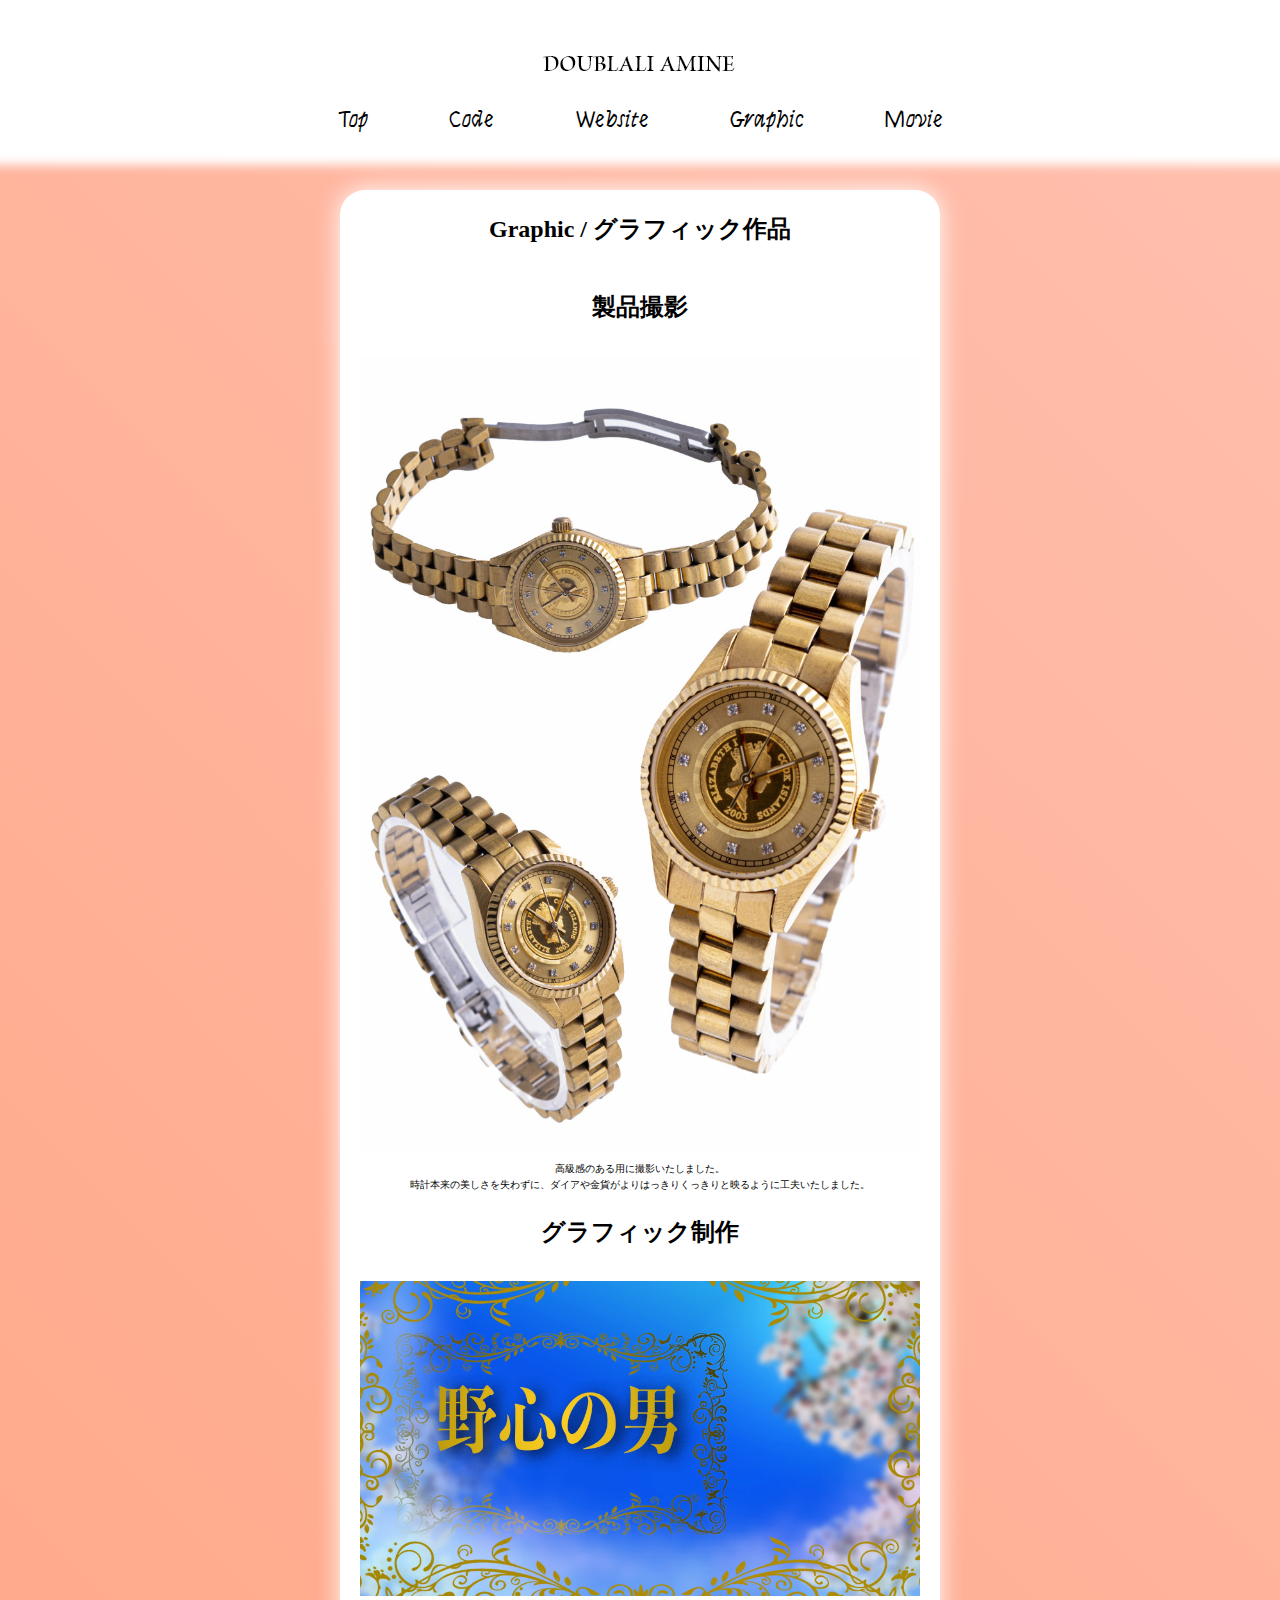
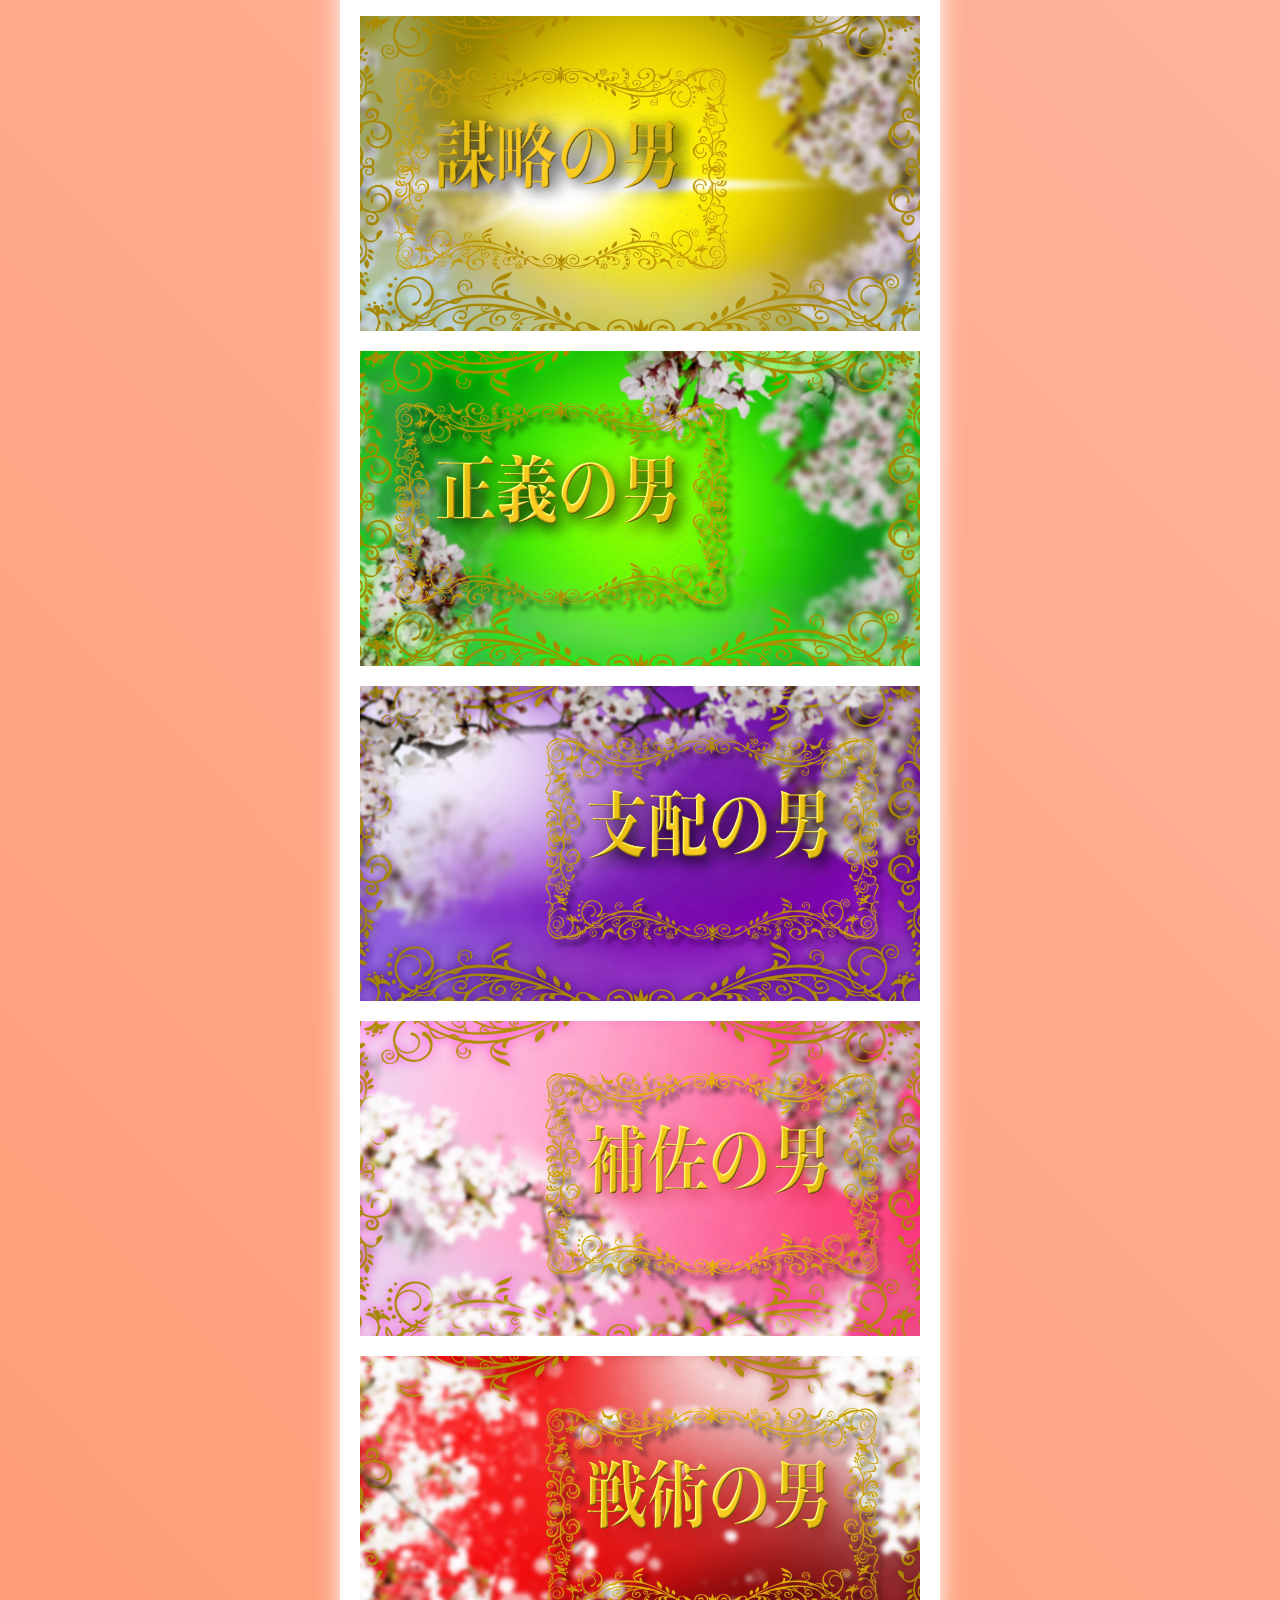
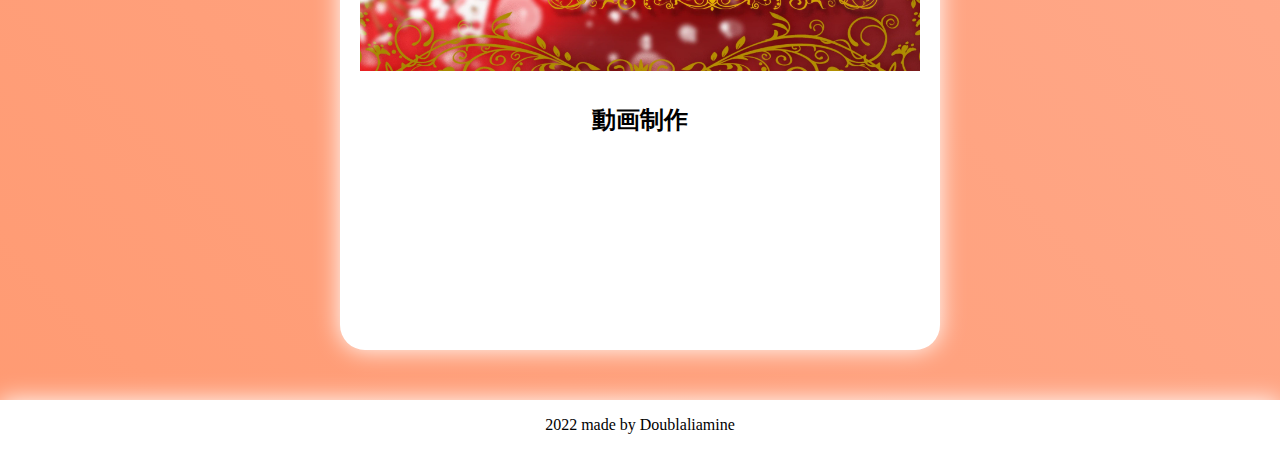
==== commit fe29dec8: "Recommit" ====
--- a/Fourindex.html
+++ b/Fourindex.html
@@ -29,6 +29,7 @@
                 <li class="Header__List"><a href="Secondindex.html" class="Link">Code</a></li>
                 <li class="Header__List"><a href="Threeindex.html" class="Link">Website</a></li>
                 <li class="Header__List"><a class="Link">Graphic</a></li>
+                <li class="Header__List"><a href="Fourindex.html" class="Link">Movie</a></li>
             </ul>
         </nav>
     </header>
@@ -39,6 +40,8 @@
                 <section class="GraphicConteiner__Workintroduction">
                     <h1 class="GraphicConteiner__Headdingtext">製品撮影</h1>
                         <img class="GraphicConteiner__Image" src="images/Webp/clock.webp" width="1748" height="2480" alt="製品撮影時計の写真">
+                        <p class="GraphicConteiner__Comment">高級感のある用に撮影いたしました。</p>
+                        <p class="GraphicConteiner__Comment">時計本来の美しさを失わずに、ダイアや金貨がよりはっきりくっきりと映るように工夫いたしました。</p>
                 </section>
                 <section class="GraphicConteiner__Workintroduction">
                     <h1 class="GraphicConteiner__Headdingtext">グラフィック制作</h1>
--- a/scss/style.min.css
+++ b/scss/style.min.css
@@ -1 +1 @@
-@import"https://fonts.googleapis.com/css2?family=Festive&family=Noto+Sans+JP:wght@700&family=PT+Serif:wght@700&family=Quintessential&family=Syne+Tactile&family=The+Nautigal:wght@700&family=Ubuntu:wght@500&family=Yellowtail&display=swap";*{padding:0;margin:0;box-sizing:border-box}*::before,*::after{-o-box-sizing:border-box;-ms-box-sizing:border-box;box-sizing:border-box}a{text-decoration:none;color:#000;display:block;cursor:pointer}a a:active{color:#000}a a:focus{outline:none}html{font-size:62.5%;line-height:1.6;height:100%;scroll-behavior:smooth}body{width:100%;overflow-x:hidden;-ms-overflow-style:none;scrollbar-width:none;background:linear-gradient(45deg, #ff7231, #ffc4b6, #ffb2b2);background-size:1000% 1000%;-webkit-animation:backgroundanimation 10s ease infinite;animation:backgroundanimation 10s ease infinite}body::-webkit-scrollbar{display:none}main{display:block}img{vertical-align:bottom;bottom:none;max-width:100%;height:100%}ul,ol{list-style-type:none}video,object{max-width:100%;height:auto;display:block}@-webkit-keyframes backgroundanimation{0%{background-position:0% 50%}50%{background-position:100% 50%}100%{background-position:0% 50%}}@keyframes backgroundanimation{0%{background-position:0% 50%}50%{background-position:100% 50%}100%{background-position:0% 50%}}.Footer{width:100%;height:50px;line-height:50px;margin-top:20px;font-family:YuMincho,"Yu Mincho";background-color:#fff;box-shadow:0px 0px 25px #fff}.Footer__Text{color:#000;text-align:center;font-size:16px}.Header{width:100%;font-family:"Syne Tactile",cursive;box-shadow:0 15px 10px 10px #fff}.Header .Header__Webname{padding:25px 80px;text-align:center;background-color:#fff;font-size:32px}@media(max-width: 530px){.Header .Header__Webname{padding:10px}}.Header .Header__Nav{width:100%;margin-bottom:25px;background-color:#fff;text-align:center}.Header .Header__Nav .Header__Nav{width:100%;background-color:#fff}.Header .Header__Nav .Header__Menu{width:100%;display:flex;justify-content:center}.Header .Header__Nav .Header__List{padding:0 40px;font-size:24px}@media(max-width: 530px){.Header .Header__Nav .Header__List{padding:10px}}.Header .Header__Nav .Header__List:hover{border-radius:25px;font-weight:900}.Profile{width:100%;margin:50px auto;text-align:center;font-family:YuMincho,"Yu Mincho";vertical-align:bottom}.Profile__Conteiner{max-width:600px;margin:0 auto;padding:40px 50px;border-radius:25px;background-color:#fff;box-shadow:0px 0px 25px #fff}@media(max-width: 530px){.Profile__Conteiner{max-width:320px}}.Profile__Headdingtext{padding:15px 0;font-weight:700;font-size:24px;vertical-align:bottom}@media(max-width: 530px){.Profile__Headdingtext{font-size:16px}}.Profile__Image{width:60%;height:60%;padding:20px 0}@media(max-width: 530px){.Profile__Image{width:80%;height:80%}}.Profile__Name{padding-top:5px;padding-bottom:10px;font-weight:700;font-size:18px;vertical-align:bottom}@media(max-width: 530px){.Profile__Name{font-size:16px}}.Profile__Age{padding:20px 0;font-weight:700;font-size:16px;vertical-align:bottom}@media(max-width: 530px){.Profile__Age{font-size:14px}}.Profile__Countryofcitizenship{padding:20px 0;font-weight:700;font-size:16px;vertical-align:bottom}@media(max-width: 530px){.Profile__Countryofcitizenship{font-size:14px}}.Profile__Supplementaryinformation{padding:20px 0;font-weight:700;font-size:16px;vertical-align:bottom}@media(max-width: 530px){.Profile__Supplementaryinformation{font-size:14px}}.Skillintroduction{width:100%;margin:50px auto;text-align:center;font-family:YuMincho,"Yu Mincho";vertical-align:bottom}.Skillintroduction__Conteiner{max-width:600px;margin:0 auto;text-align:center;font-family:YuMincho,"Yu Mincho";vertical-align:bottom;background-color:#fff;box-shadow:0px 0px 25px #fff;border-radius:25px}@media(max-width: 530px){.Skillintroduction__Conteiner{max-width:340px}}.Skillintroduction__Headdingtext{padding:20px 0;font-weight:700;font-size:24px;vertical-align:bottom}@media(max-width: 530px){.Skillintroduction__Headdingtext{font-size:18px}}.Skillintroduction__Secondheddingtext{line-height:50px;padding:20px 0;font-weight:700;font-size:16px;vertical-align:bottom}@media(max-width: 530px){.Skillintroduction__Secondheddingtext{font-size:14px}}.Skillintroduction__App{padding:20px 0;display:flex;justify-content:space-around}@media(max-width: 530px){.Skillintroduction__App{flex-wrap:wrap}}.Skillintroduction__SecondApp{padding:50px 0;display:flex;justify-content:space-around}@media(max-width: 530px){.Skillintroduction__SecondApp{flex-wrap:wrap}}.Skillintroduction__Skillpoint{display:flex;justify-content:center}.CodeConteiner{width:100%;margin:50px auto}.CodeConteiner__Intruduction{max-width:600px;margin:20px auto;text-align:center;font-family:YuMincho,"Yu Mincho";vertical-align:bottom;background-color:#fff;box-shadow:0px 0px 25px #fff;border-radius:25px}@media(max-width: 530px){.CodeConteiner__Intruduction{max-width:320px}}.CodeConteiner__Headdingtext{padding:20px 0;font-weight:700;font-size:24px;vertical-align:bottom}@media(max-width: 530px){.CodeConteiner__Headdingtext{font-size:18px}}.CodeConteiner__SecondHeaddingtext{line-height:50px;margin:30px 0;font-weight:700;font-size:18px;vertical-align:bottom}@media(max-width: 530px){.CodeConteiner__SecondHeaddingtext{font-size:16px}}.CodeConteiner__Workintroduction{margin-top:30px;margin-bottom:30px}.CodeConteiner .Workintroductionimage{padding:0 20px}.CodeConteiner__Link{padding-top:20px;padding-bottom:20px;font-weight:700;font-size:16px;vertical-align:bottom}@media(max-width: 530px){.CodeConteiner__Link{font-size:12px}}.CodeConteiner__SecondLink{padding-top:10px;padding-bottom:20px;font-weight:700;font-size:16px;vertical-align:bottom}@media(max-width: 530px){.CodeConteiner__SecondLink{font-size:14px}}.CodeConteiner .Changecolor{color:red}.GraphicConteiner{width:100%;margin:50px auto}.GraphicConteiner__Intruduction{max-width:600px;margin:20px auto;text-align:center;font-family:YuMincho,"Yu Mincho";vertical-align:bottom;background-color:#fff;box-shadow:0px 0px 25px #fff;border-radius:25px}@media(max-width: 530px){.GraphicConteiner__Intruduction{max-width:320px}}.GraphicConteiner__Headdingtext{padding:20px 0;font-weight:700;font-size:24px;vertical-align:bottom}@media(max-width: 530px){.GraphicConteiner__Headdingtext{font-size:18px}}.GraphicConteiner__Image{padding:10px 20px}.GraphicConteiner .Video{padding:20px 20px}+@import"https://fonts.googleapis.com/css2?family=Festive&family=Noto+Sans+JP:wght@700&family=PT+Serif:wght@700&family=Quintessential&family=Syne+Tactile&family=The+Nautigal:wght@700&family=Ubuntu:wght@500&family=Yellowtail&display=swap";*{padding:0;margin:0;box-sizing:border-box}*::before,*::after{-o-box-sizing:border-box;-ms-box-sizing:border-box;box-sizing:border-box}a{text-decoration:none;color:#000;display:block;cursor:pointer}a a:active{color:#000}a a:focus{outline:none}html{font-size:62.5%;line-height:1.6;height:100%;scroll-behavior:smooth}body{width:100%;overflow-x:hidden;-ms-overflow-style:none;scrollbar-width:none;background:linear-gradient(45deg, #ff7231, #ffc4b6, #ffb2b2);background-size:1000% 1000%;-webkit-animation:backgroundanimation 10s ease infinite;animation:backgroundanimation 10s ease infinite}body::-webkit-scrollbar{display:none}main{display:block}img{vertical-align:bottom;bottom:none;max-width:100%;height:100%}ul,ol{list-style-type:none}video,object{max-width:100%;height:auto;display:block}@-webkit-keyframes backgroundanimation{0%{background-position:0% 50%}50%{background-position:100% 50%}100%{background-position:0% 50%}}@keyframes backgroundanimation{0%{background-position:0% 50%}50%{background-position:100% 50%}100%{background-position:0% 50%}}.Footer{width:100%;height:50px;line-height:50px;margin-top:20px;font-family:YuMincho,"Yu Mincho";background-color:#fff;box-shadow:0px 0px 25px #fff}.Footer__Text{color:#000;text-align:center;font-size:16px}.Header{width:100%;font-family:"Syne Tactile",cursive;box-shadow:0 15px 10px 10px #fff}.Header .Header__Webname{padding:25px 80px;text-align:center;background-color:#fff;font-size:32px}@media(max-width: 530px){.Header .Header__Webname{padding:10px}}.Header .Header__Nav{width:100%;margin-bottom:25px;background-color:#fff;text-align:center}.Header .Header__Nav .Header__Nav{width:100%;background-color:#fff}.Header .Header__Nav .Header__Menu{width:100%;display:flex;justify-content:center}.Header .Header__Nav .Header__List{padding:0 40px;font-size:24px}@media(max-width: 530px){.Header .Header__Nav .Header__List{padding:10px}}.Header .Header__Nav .Header__List:hover{border-radius:25px;font-weight:900}.Profile{width:100%;margin:50px auto;text-align:center;font-family:YuMincho,"Yu Mincho";vertical-align:bottom}.Profile__Conteiner{max-width:600px;margin:0 auto;padding:40px 50px;border-radius:25px;background-color:#fff;box-shadow:0px 0px 25px #fff}@media(max-width: 530px){.Profile__Conteiner{max-width:320px}}.Profile__Headdingtext{padding:15px 0;font-weight:700;font-size:24px;vertical-align:bottom}@media(max-width: 530px){.Profile__Headdingtext{font-size:16px}}.Profile__Image{width:60%;height:60%;padding:20px 0}@media(max-width: 530px){.Profile__Image{width:80%;height:80%}}.Profile__Name{padding-top:5px;padding-bottom:10px;font-weight:700;font-size:18px;vertical-align:bottom}@media(max-width: 530px){.Profile__Name{font-size:16px}}.Profile__Age{padding:20px 0;font-weight:700;font-size:16px;vertical-align:bottom}@media(max-width: 530px){.Profile__Age{font-size:14px}}.Profile__Countryofcitizenship{padding:20px 0;font-weight:700;font-size:16px;vertical-align:bottom}@media(max-width: 530px){.Profile__Countryofcitizenship{font-size:14px}}.Profile__Supplementaryinformation{padding:20px 0;font-weight:700;font-size:16px;vertical-align:bottom}@media(max-width: 530px){.Profile__Supplementaryinformation{font-size:14px}}.Skillintroduction{width:100%;margin:50px auto;text-align:center;font-family:YuMincho,"Yu Mincho";vertical-align:bottom}.Skillintroduction__Conteiner{max-width:600px;margin:0 auto;text-align:center;font-family:YuMincho,"Yu Mincho";vertical-align:bottom;background-color:#fff;box-shadow:0px 0px 25px #fff;border-radius:25px}@media(max-width: 530px){.Skillintroduction__Conteiner{max-width:340px}}.Skillintroduction__Headdingtext{padding:20px 0;font-weight:700;font-size:24px;vertical-align:bottom}@media(max-width: 530px){.Skillintroduction__Headdingtext{font-size:18px}}.Skillintroduction__Secondheddingtext{line-height:50px;padding:20px 0;font-weight:700;font-size:16px;vertical-align:bottom}@media(max-width: 530px){.Skillintroduction__Secondheddingtext{font-size:14px}}.Skillintroduction__App{padding:20px 0;display:flex;justify-content:space-around}@media(max-width: 530px){.Skillintroduction__App{flex-wrap:wrap}}.Skillintroduction__SecondApp{padding:50px 0;display:flex;justify-content:space-around}@media(max-width: 530px){.Skillintroduction__SecondApp{flex-wrap:wrap}}.Skillintroduction__Skillpoint{display:flex;justify-content:center}.CodeConteiner{width:100%;margin:50px auto}.CodeConteiner__Intruduction{max-width:600px;margin:20px auto;text-align:center;font-family:YuMincho,"Yu Mincho";vertical-align:bottom;background-color:#fff;box-shadow:0px 0px 25px #fff;border-radius:25px}@media(max-width: 530px){.CodeConteiner__Intruduction{max-width:320px}}.CodeConteiner__Headdingtext{padding:20px 0;font-weight:700;font-size:24px;vertical-align:bottom}@media(max-width: 530px){.CodeConteiner__Headdingtext{font-size:18px}}.CodeConteiner__SecondHeaddingtext{line-height:50px;margin:30px 0;font-weight:700;font-size:18px;vertical-align:bottom}@media(max-width: 530px){.CodeConteiner__SecondHeaddingtext{font-size:16px}}.CodeConteiner__Workintroduction{margin-top:30px;margin-bottom:30px}.CodeConteiner .Workintroductionimage{padding:0 20px}.CodeConteiner__Explanation{font-size:14px;padding-bottom:5px;font-weight:700}.CodeConteiner__Link{padding-top:20px;padding-bottom:20px;font-weight:700;font-size:16px;vertical-align:bottom}@media(max-width: 530px){.CodeConteiner__Link{font-size:12px}}.CodeConteiner__SecondLink{padding-top:10px;padding-bottom:20px;font-weight:700;font-size:16px;vertical-align:bottom}@media(max-width: 530px){.CodeConteiner__SecondLink{font-size:14px}}.CodeConteiner .Changecolor{color:red}.GraphicConteiner{width:100%;margin:50px auto}.GraphicConteiner__Intruduction{max-width:600px;margin:20px auto;text-align:center;font-family:YuMincho,"Yu Mincho";vertical-align:bottom;background-color:#fff;box-shadow:0px 0px 25px #fff;border-radius:25px}@media(max-width: 530px){.GraphicConteiner__Intruduction{max-width:320px}}.GraphicConteiner__Headdingtext{padding:20px 0;font-weight:700;font-size:24px;vertical-align:bottom}@media(max-width: 530px){.GraphicConteiner__Headdingtext{font-size:18px}}.GraphicConteiner__Image{padding:10px 20px}.GraphicConteiner .Video{padding:20px 20px}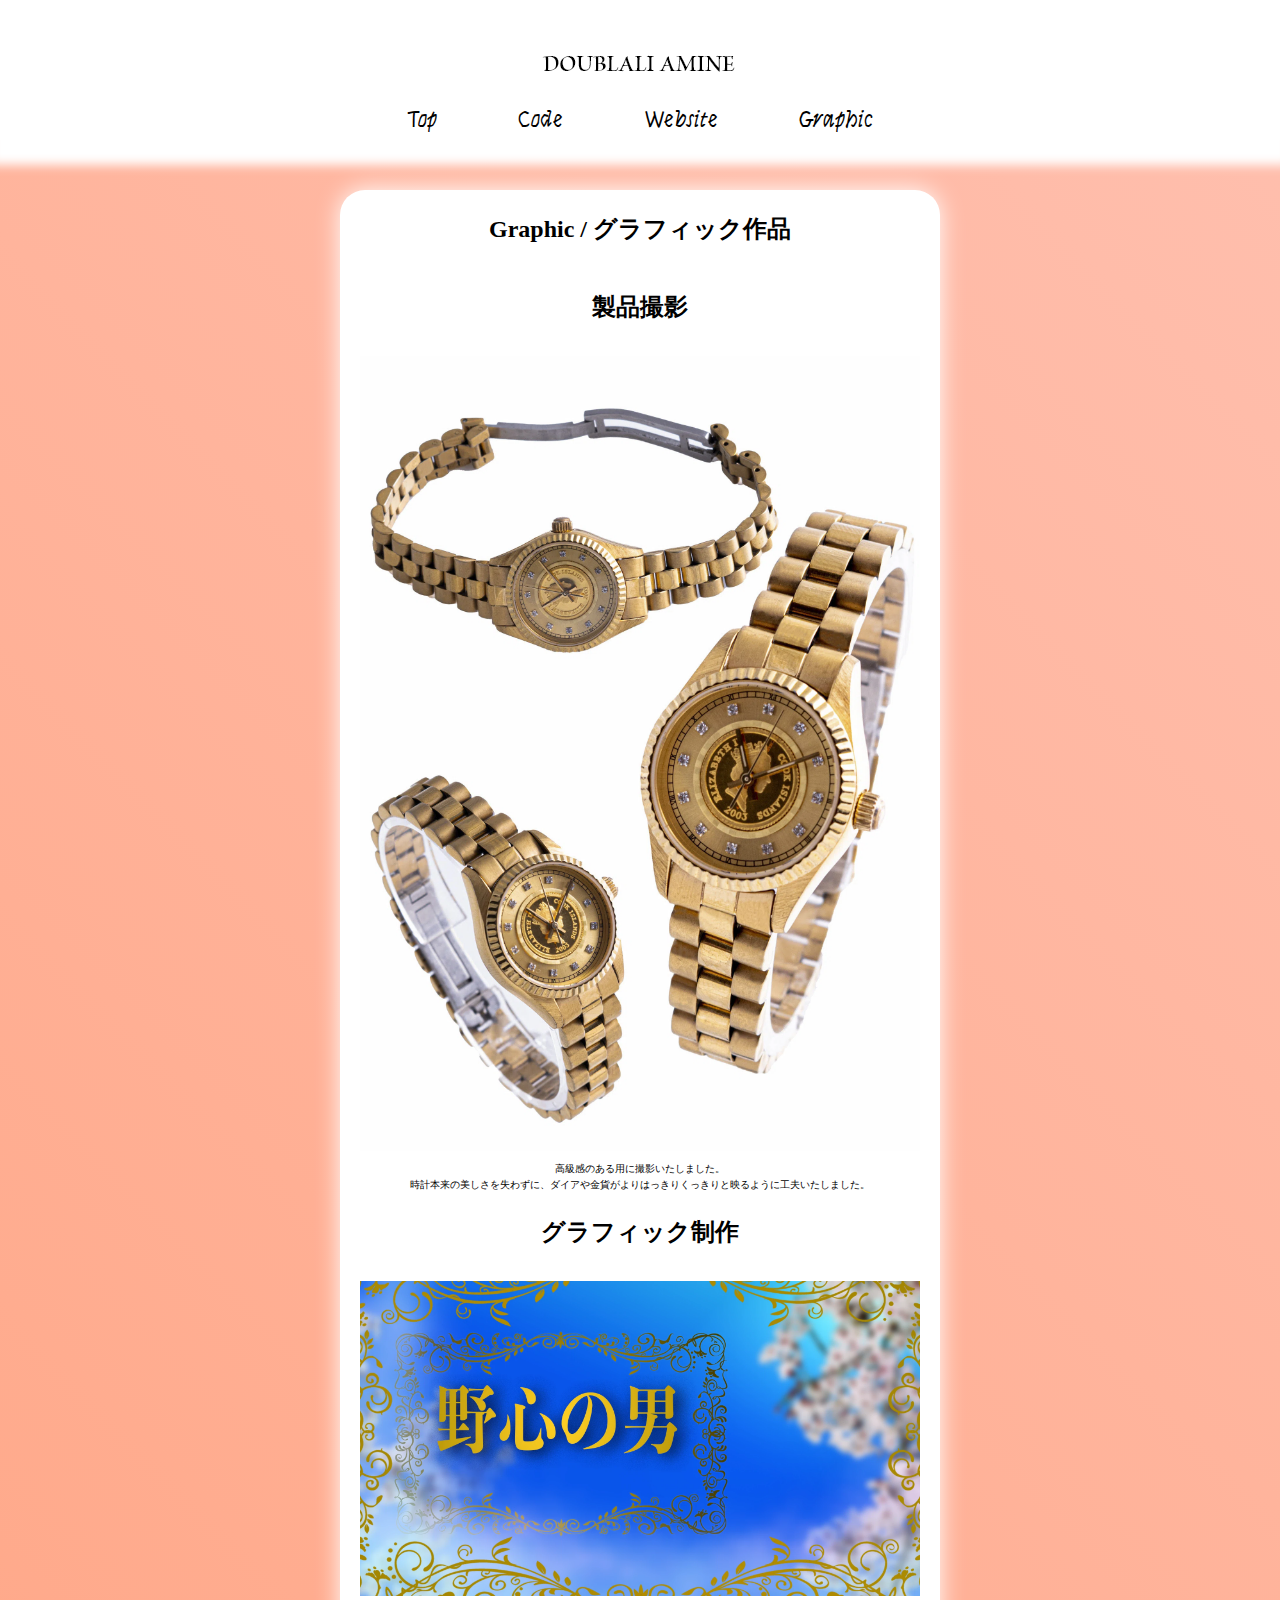
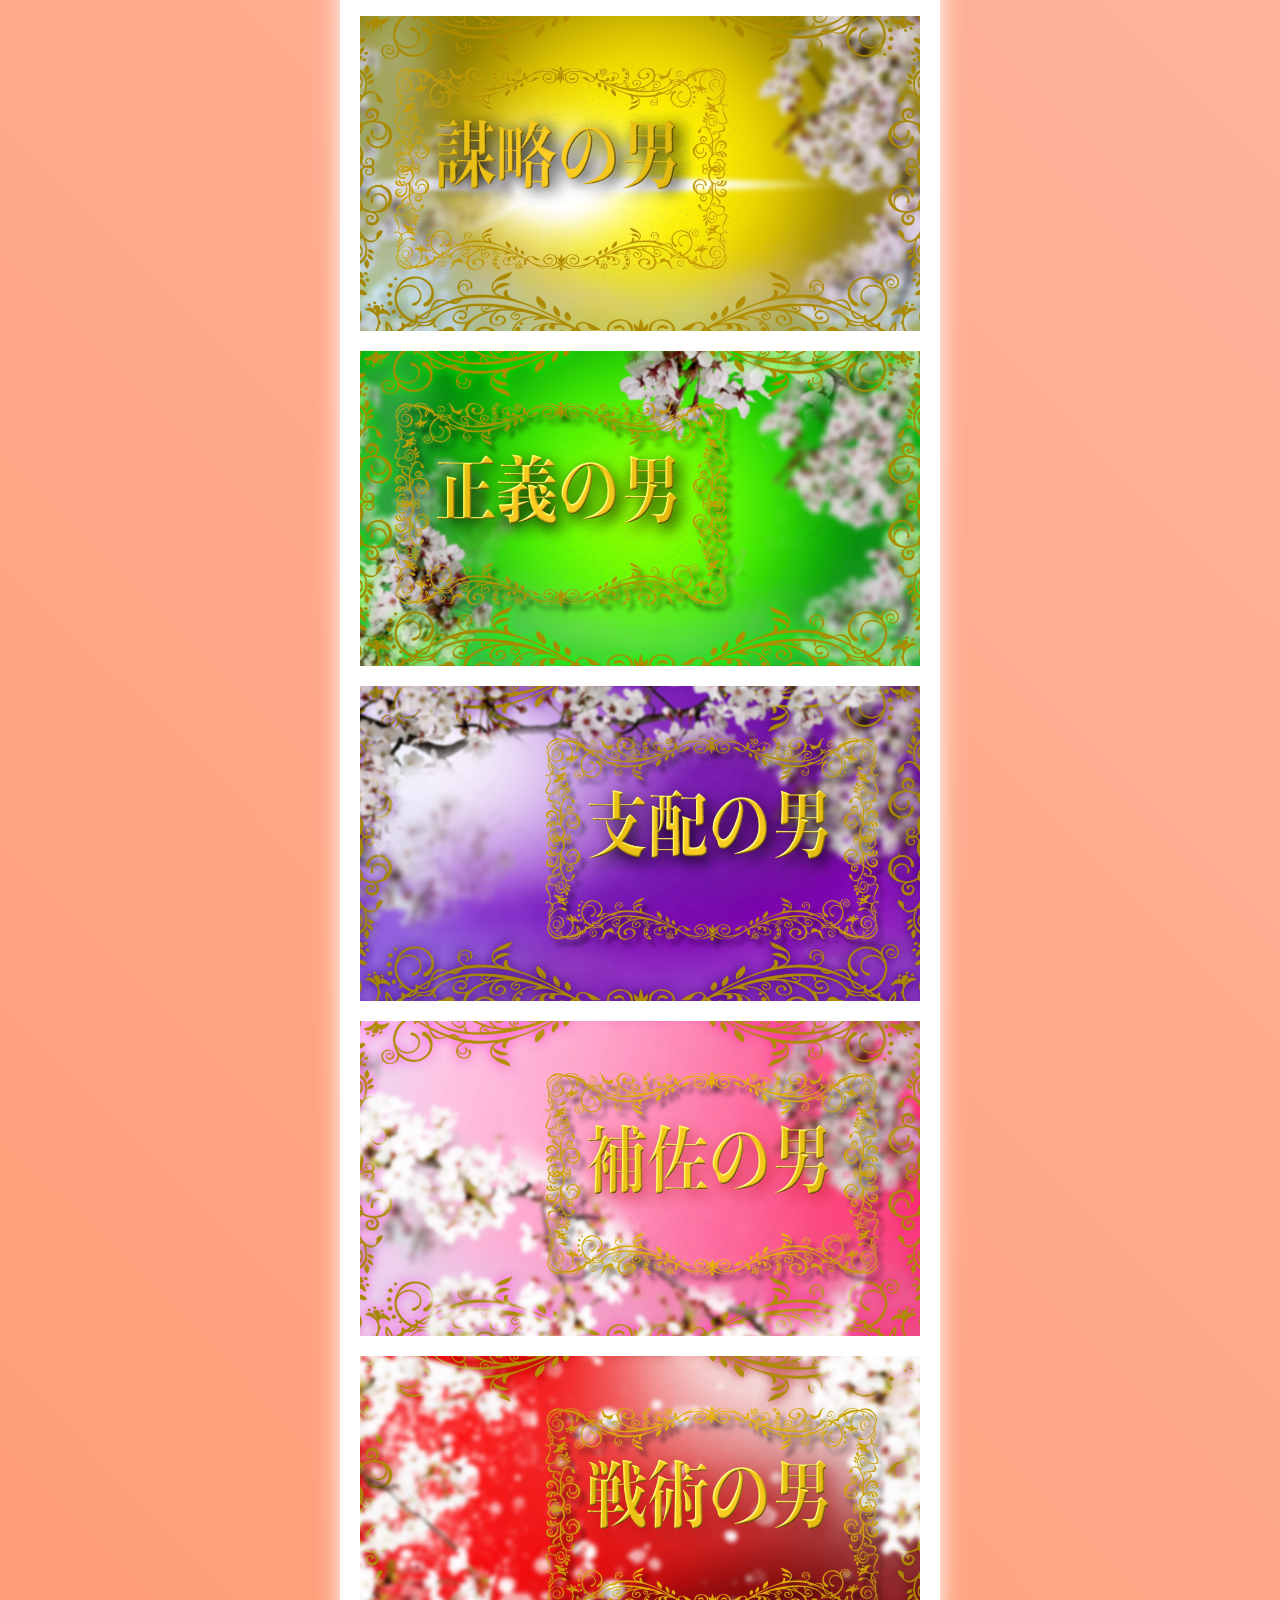
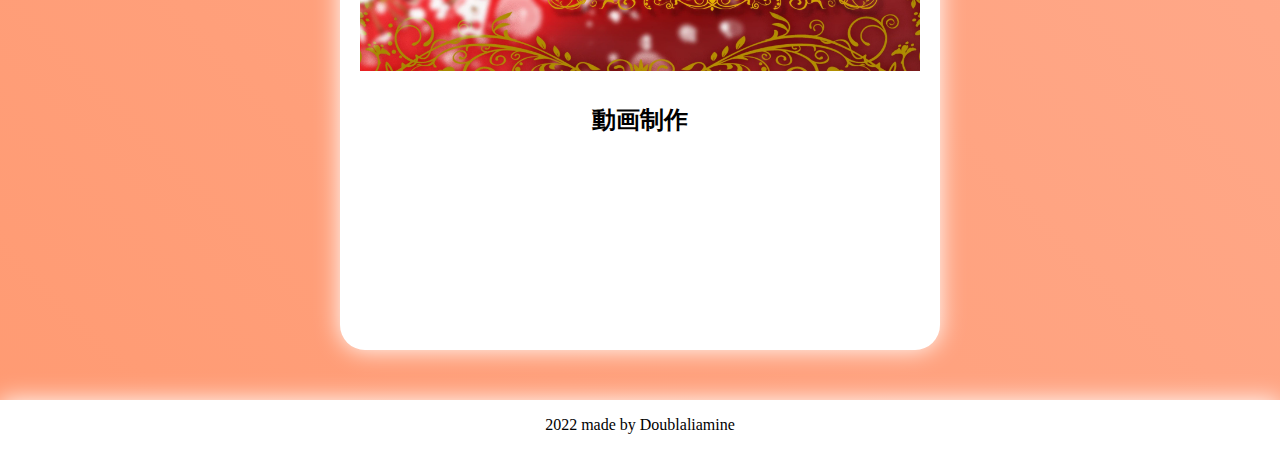
==== commit aff9ef5b: "Recommit" ====
--- a/Fourindex.html
+++ b/Fourindex.html
@@ -29,7 +29,6 @@
                 <li class="Header__List"><a href="Secondindex.html" class="Link">Code</a></li>
                 <li class="Header__List"><a href="Threeindex.html" class="Link">Website</a></li>
                 <li class="Header__List"><a class="Link">Graphic</a></li>
-                <li class="Header__List"><a href="Fourindex.html" class="Link">Movie</a></li>
             </ul>
         </nav>
     </header>
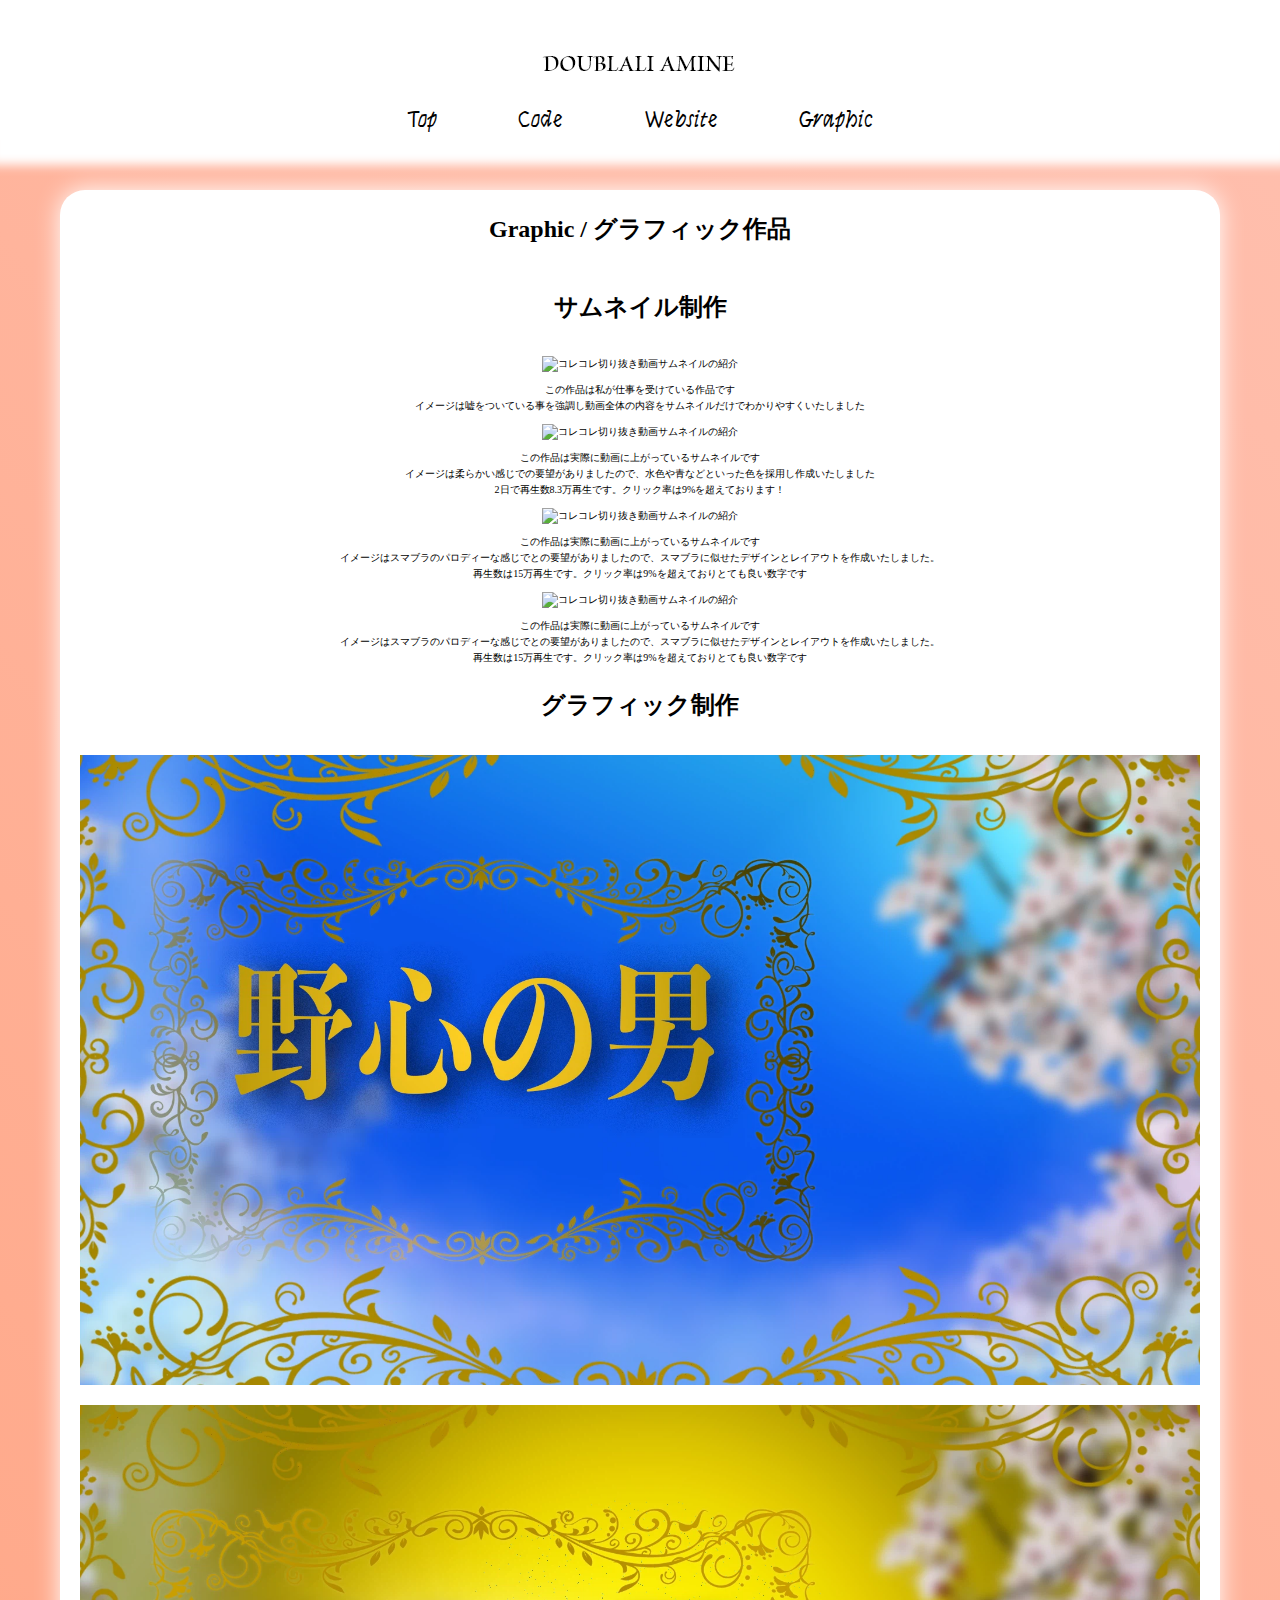
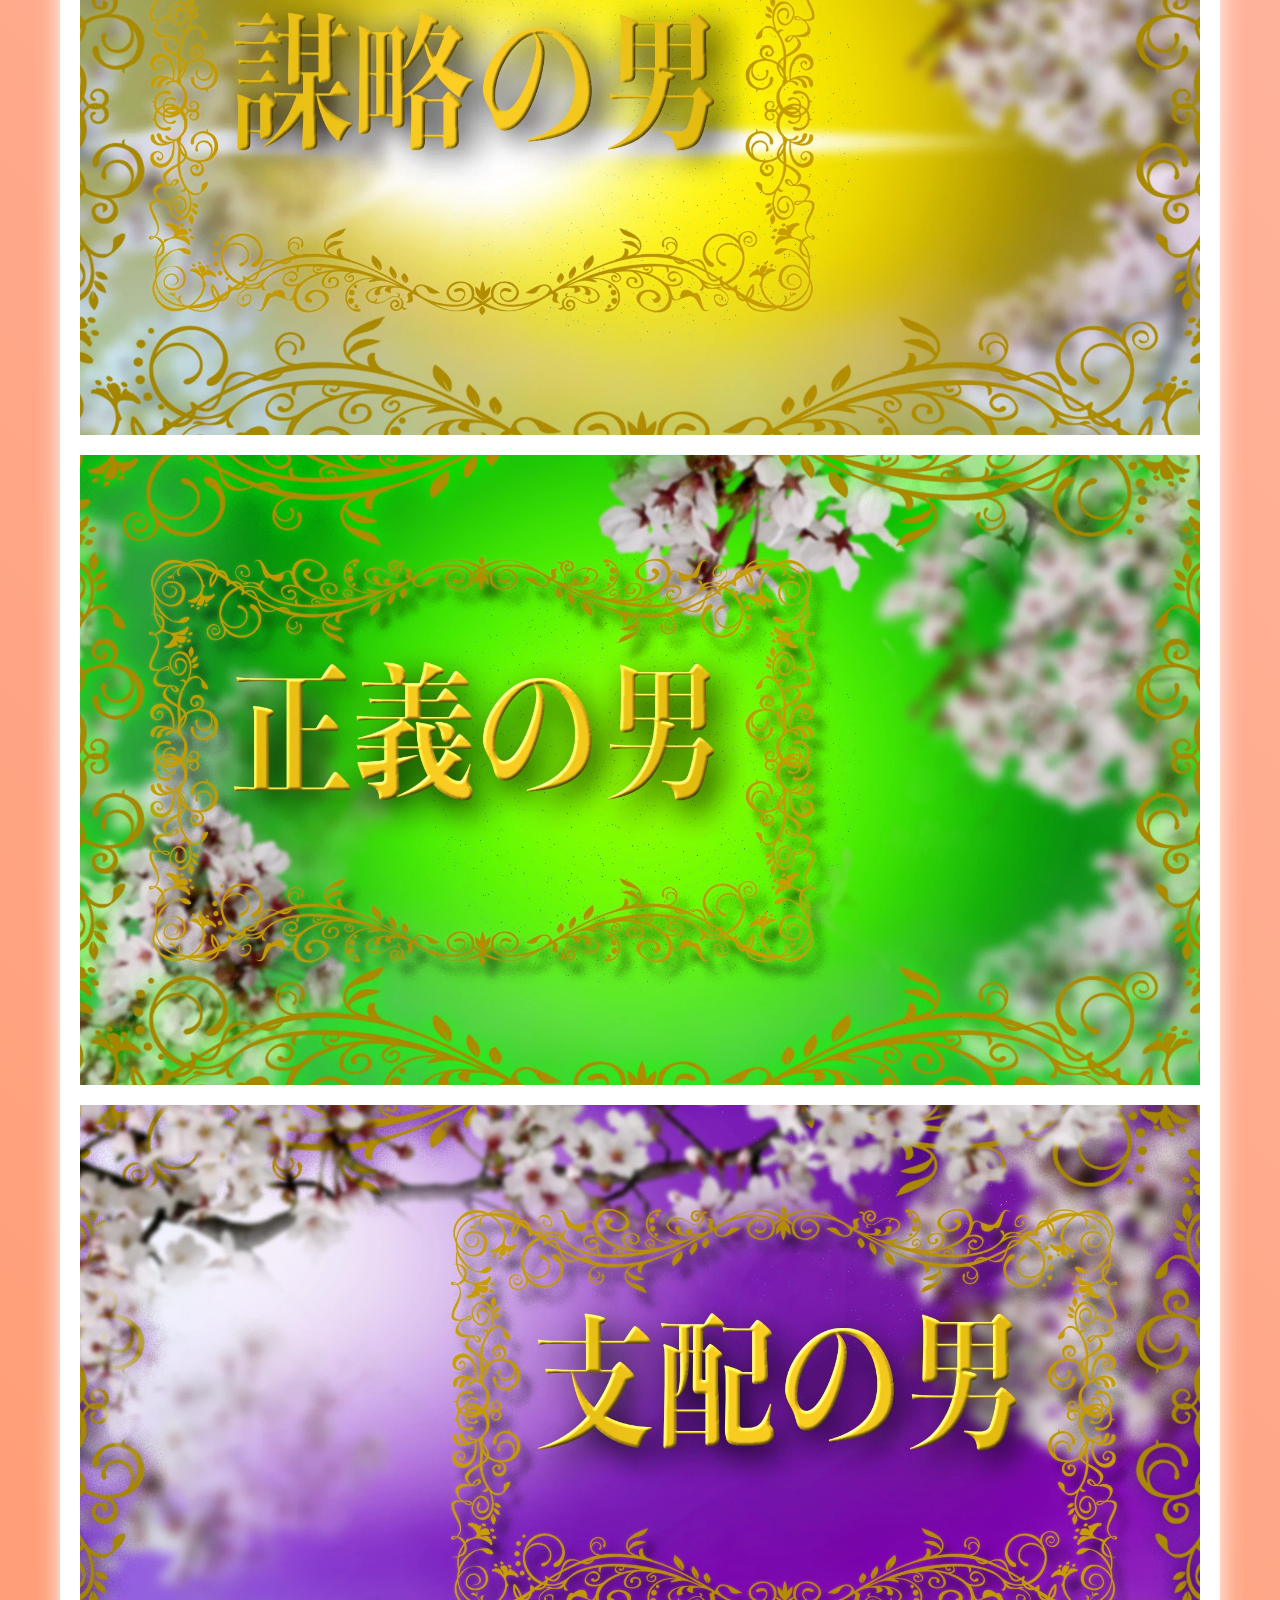
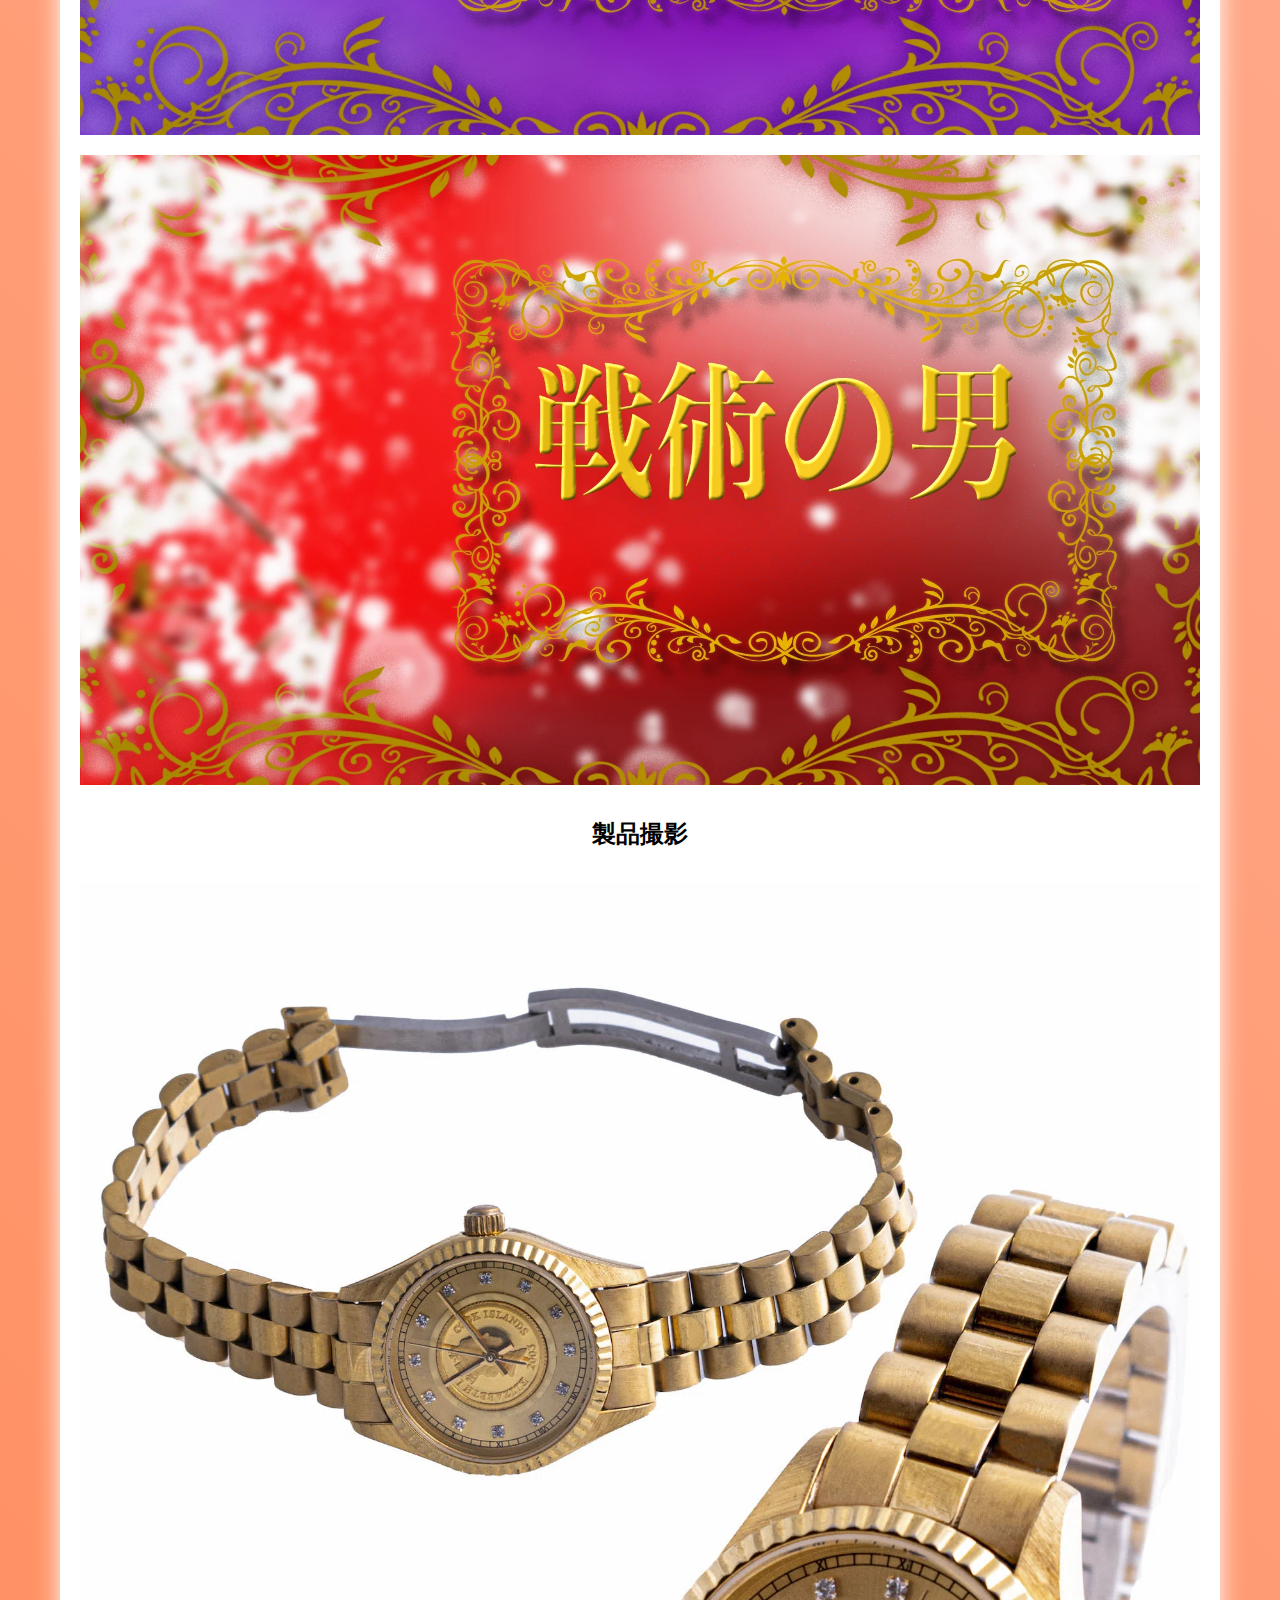
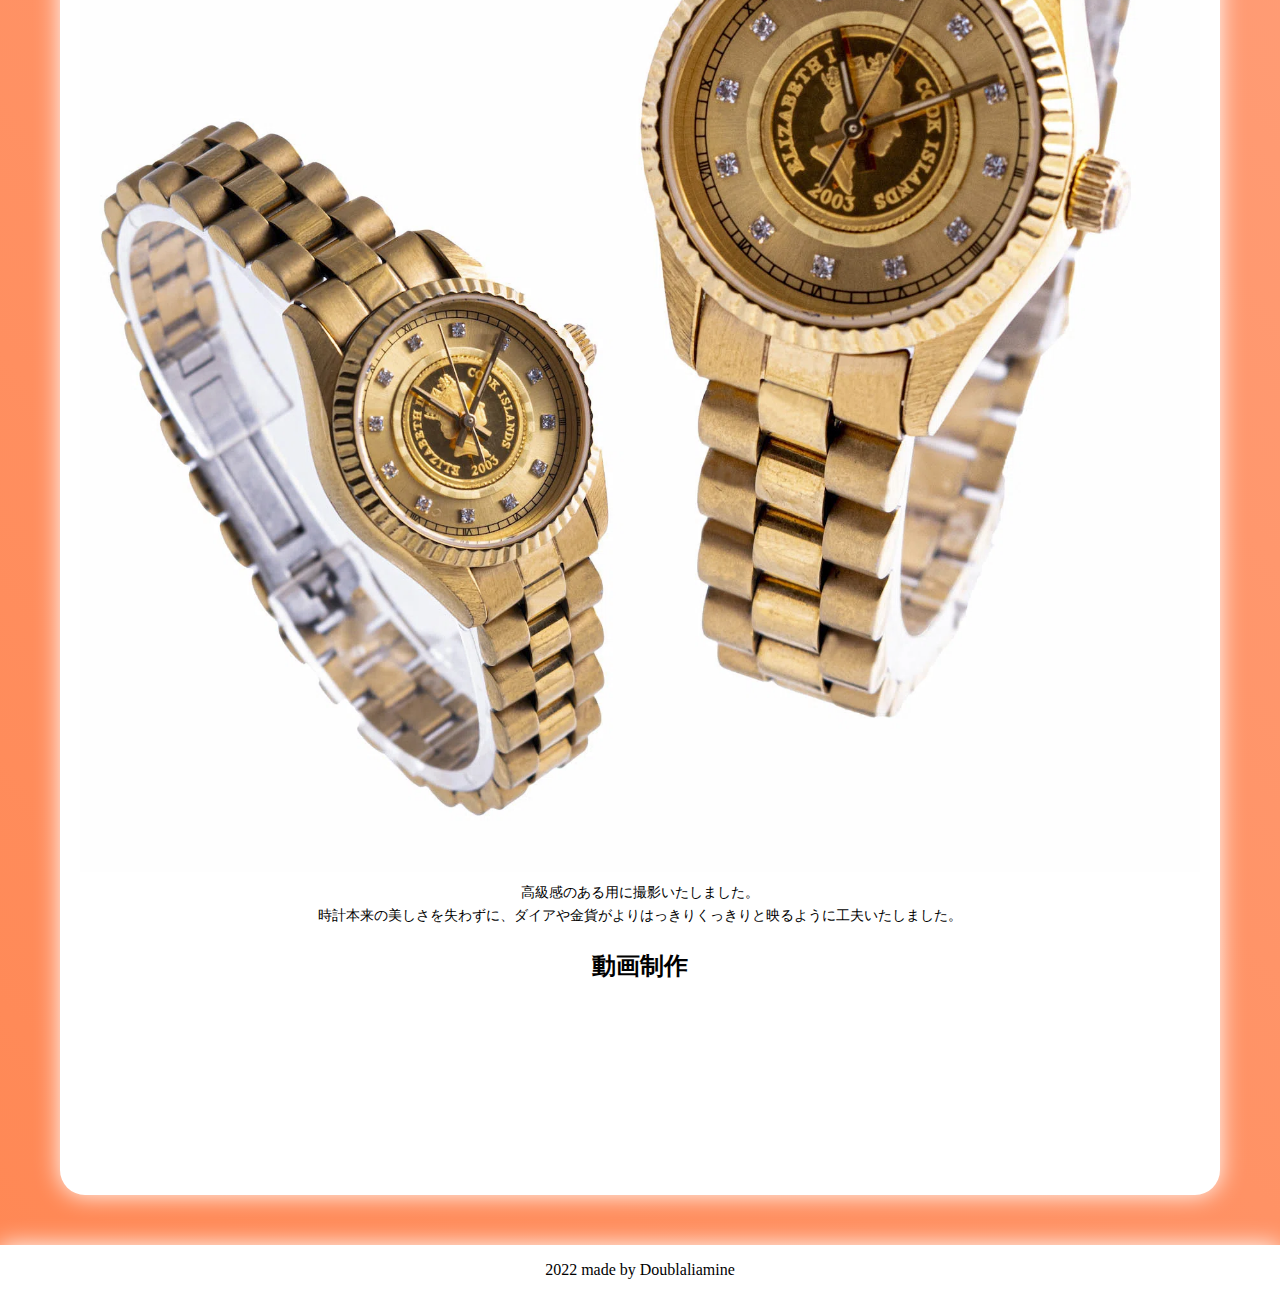
==== commit ec331428: "Recommit" ====
--- a/Fourindex.html
+++ b/Fourindex.html
@@ -37,22 +37,39 @@
             <section class="GraphicConteiner__Intruduction">
                 <h1 class="GraphicConteiner__Headdingtext">Graphic / グラフィック作品</h1>
                 <section class="GraphicConteiner__Workintroduction">
-                    <h1 class="GraphicConteiner__Headdingtext">製品撮影</h1>
+                    <h2 class="GraphicConteiner__Headdingtext">サムネイル制作</h2>
+                        <img class="GraphicConteiner__Image" src="images/Webp/korekoresamuneiru.webp" width="1280" height="720"alt="コレコレ切り抜き動画サムネイルの紹介">
+                            <p class="GraphicConteiner__Text">この作品は私が仕事を受けている作品です</p>
+                            <p class="GraphicConteiner__Text">イメージは嘘をついている事を強調し動画全体の内容をサムネイルだけでわかりやすくいたしました</p>
+                            <img class="GraphicConteiner__Image" src="images/Webp/korekoresamuneirusecond.webp" width="1920" height="1080"alt="コレコレ切り抜き動画サムネイルの紹介">
+                            <p class="GraphicConteiner__Text">この作品は実際に動画に上がっているサムネイルです</p>
+                            <p class="GraphicConteiner__Text">イメージは柔らかい感じでの要望がありましたので、水色や青などといった色を採用し作成いたしました</p>
+                            <p class="GraphicConteiner__Text">2日で再生数8.3万再生です。クリック率は9%を超えております！</p>
+                            <img class="GraphicConteiner__Image" src="images/Webp/korekoresamuneiruthird.webp" width="1920" height="1080"alt="コレコレ切り抜き動画サムネイルの紹介">
+                            <p class="GraphicConteiner__Text">この作品は実際に動画に上がっているサムネイルです</p>
+                            <p class="GraphicConteiner__Text">イメージはスマブラのパロディーな感じでとの要望がありましたので、スマブラに似せたデザインとレイアウトを作成いたしました。</p>
+                            <p class="GraphicConteiner__Text">再生数は15万再生です。クリック率は9%を超えておりとても良い数字です</p>
+                            <img class="GraphicConteiner__Image" src="images/Webp/korekoresamuneirufour.webp" width="1920" height="1080"alt="コレコレ切り抜き動画サムネイルの紹介">
+                            <p class="GraphicConteiner__Text">この作品は実際に動画に上がっているサムネイルです</p>
+                            <p class="GraphicConteiner__Text">イメージはスマブラのパロディーな感じでとの要望がありましたので、スマブラに似せたデザインとレイアウトを作成いたしました。</p>
+                            <p class="GraphicConteiner__Text">再生数は15万再生です。クリック率は9%を超えておりとても良い数字です</p>
+                    </section>
+                <section class="GraphicConteiner__Workintroduction">
+                    <h2 class="GraphicConteiner__Headdingtext">グラフィック制作</h2>
+                        <img class="GraphicConteiner__Image" src="images/Webp/Graphic__01.webp" width="1920" height="1080"alt="グラフィック制作作品野心の男">
+                        <img class="GraphicConteiner__Image" src="images/Webp/Graphic__02.webp" width="1920" height="1080"alt="グラフィック制作作品謀略の男">
+                        <img class="GraphicConteiner__Image" src="images/Webp/Graphic__03.webp" width="1920" height="1080"alt="グラフィック制作作品正義の男">
+                        <img class="GraphicConteiner__Image" src="images/Webp/Graphic__04.webp" width="1920" height="1080"alt="グラフィック制作作品支配の男">
+                        <img class="GraphicConteiner__Image" src="images/Webp/Graphic__06.webp" width="1920" height="1080"alt="グラフィック制作作品戦略の男">
+                </section>
+                <section class="GraphicConteiner__Workintroduction">
+                    <h2 class="GraphicConteiner__Headdingtext">製品撮影</h2>
                         <img class="GraphicConteiner__Image" src="images/Webp/clock.webp" width="1748" height="2480" alt="製品撮影時計の写真">
                         <p class="GraphicConteiner__Comment">高級感のある用に撮影いたしました。</p>
                         <p class="GraphicConteiner__Comment">時計本来の美しさを失わずに、ダイアや金貨がよりはっきりくっきりと映るように工夫いたしました。</p>
                 </section>
                 <section class="GraphicConteiner__Workintroduction">
-                    <h1 class="GraphicConteiner__Headdingtext">グラフィック制作</h1>
-                        <img class="GraphicConteiner__Image" src="images/Webp/Graphic__01.webp" width="1920" height="1080"alt="グラフィック制作作品野心の男">
-                        <img class="GraphicConteiner__Image" src="images/Webp/Graphic__02.webp" width="1920" height="1080"alt="グラフィック制作作品謀略の男">
-                        <img class="GraphicConteiner__Image" src="images/Webp/Graphic__03.webp" width="1920" height="1080"alt="グラフィック制作作品正義の男">
-                        <img class="GraphicConteiner__Image" src="images/Webp/Graphic__04.webp" width="1920" height="1080"alt="グラフィック制作作品支配の男">
-                        <img class="GraphicConteiner__Image" src="images/Webp/Graphic__05.webp" width="1920" height="1080"alt="グラフィック制作作品補佐の男">
-                        <img class="GraphicConteiner__Image" src="images/Webp/Graphic__06.webp" width="1920" height="1080"alt="グラフィック制作作品戦略の男">
-                </section>
-                <section class="GraphicConteiner__Workintroduction">
-                    <h1 class="GraphicConteiner__Headdingtext">動画制作</h1>
+                    <h2 class="GraphicConteiner__Headdingtext">動画制作</h2>
                         <video class="Video" src="video/video.mp4" loop autoplay muted></video>
                 </section>
         </article>
--- a/scss/style.min.css
+++ b/scss/style.min.css
@@ -1 +1 @@
-@import"https://fonts.googleapis.com/css2?family=Festive&family=Noto+Sans+JP:wght@700&family=PT+Serif:wght@700&family=Quintessential&family=Syne+Tactile&family=The+Nautigal:wght@700&family=Ubuntu:wght@500&family=Yellowtail&display=swap";*{padding:0;margin:0;box-sizing:border-box}*::before,*::after{-o-box-sizing:border-box;-ms-box-sizing:border-box;box-sizing:border-box}a{text-decoration:none;color:#000;display:block;cursor:pointer}a a:active{color:#000}a a:focus{outline:none}html{font-size:62.5%;line-height:1.6;height:100%;scroll-behavior:smooth}body{width:100%;overflow-x:hidden;-ms-overflow-style:none;scrollbar-width:none;background:linear-gradient(45deg, #ff7231, #ffc4b6, #ffb2b2);background-size:1000% 1000%;-webkit-animation:backgroundanimation 10s ease infinite;animation:backgroundanimation 10s ease infinite}body::-webkit-scrollbar{display:none}main{display:block}img{vertical-align:bottom;bottom:none;max-width:100%;height:100%}ul,ol{list-style-type:none}video,object{max-width:100%;height:auto;display:block}@-webkit-keyframes backgroundanimation{0%{background-position:0% 50%}50%{background-position:100% 50%}100%{background-position:0% 50%}}@keyframes backgroundanimation{0%{background-position:0% 50%}50%{background-position:100% 50%}100%{background-position:0% 50%}}.Footer{width:100%;height:50px;line-height:50px;margin-top:20px;font-family:YuMincho,"Yu Mincho";background-color:#fff;box-shadow:0px 0px 25px #fff}.Footer__Text{color:#000;text-align:center;font-size:16px}.Header{width:100%;font-family:"Syne Tactile",cursive;box-shadow:0 15px 10px 10px #fff}.Header .Header__Webname{padding:25px 80px;text-align:center;background-color:#fff;font-size:32px}@media(max-width: 530px){.Header .Header__Webname{padding:10px}}.Header .Header__Nav{width:100%;margin-bottom:25px;background-color:#fff;text-align:center}.Header .Header__Nav .Header__Nav{width:100%;background-color:#fff}.Header .Header__Nav .Header__Menu{width:100%;display:flex;justify-content:center}.Header .Header__Nav .Header__List{padding:0 40px;font-size:24px}@media(max-width: 530px){.Header .Header__Nav .Header__List{padding:10px}}.Header .Header__Nav .Header__List:hover{border-radius:25px;font-weight:900}.Profile{width:100%;margin:50px auto;text-align:center;font-family:YuMincho,"Yu Mincho";vertical-align:bottom}.Profile__Conteiner{max-width:600px;margin:0 auto;padding:40px 50px;border-radius:25px;background-color:#fff;box-shadow:0px 0px 25px #fff}@media(max-width: 530px){.Profile__Conteiner{max-width:320px}}.Profile__Headdingtext{padding:15px 0;font-weight:700;font-size:24px;vertical-align:bottom}@media(max-width: 530px){.Profile__Headdingtext{font-size:16px}}.Profile__Image{width:60%;height:60%;padding:20px 0}@media(max-width: 530px){.Profile__Image{width:80%;height:80%}}.Profile__Name{padding-top:5px;padding-bottom:10px;font-weight:700;font-size:18px;vertical-align:bottom}@media(max-width: 530px){.Profile__Name{font-size:16px}}.Profile__Age{padding:20px 0;font-weight:700;font-size:16px;vertical-align:bottom}@media(max-width: 530px){.Profile__Age{font-size:14px}}.Profile__Countryofcitizenship{padding:20px 0;font-weight:700;font-size:16px;vertical-align:bottom}@media(max-width: 530px){.Profile__Countryofcitizenship{font-size:14px}}.Profile__Supplementaryinformation{padding:20px 0;font-weight:700;font-size:16px;vertical-align:bottom}@media(max-width: 530px){.Profile__Supplementaryinformation{font-size:14px}}.Skillintroduction{width:100%;margin:50px auto;text-align:center;font-family:YuMincho,"Yu Mincho";vertical-align:bottom}.Skillintroduction__Conteiner{max-width:600px;margin:0 auto;text-align:center;font-family:YuMincho,"Yu Mincho";vertical-align:bottom;background-color:#fff;box-shadow:0px 0px 25px #fff;border-radius:25px}@media(max-width: 530px){.Skillintroduction__Conteiner{max-width:340px}}.Skillintroduction__Headdingtext{padding:20px 0;font-weight:700;font-size:24px;vertical-align:bottom}@media(max-width: 530px){.Skillintroduction__Headdingtext{font-size:18px}}.Skillintroduction__Secondheddingtext{line-height:50px;padding:20px 0;font-weight:700;font-size:16px;vertical-align:bottom}@media(max-width: 530px){.Skillintroduction__Secondheddingtext{font-size:14px}}.Skillintroduction__App{padding:20px 0;display:flex;justify-content:space-around}@media(max-width: 530px){.Skillintroduction__App{flex-wrap:wrap}}.Skillintroduction__SecondApp{padding:50px 0;display:flex;justify-content:space-around}@media(max-width: 530px){.Skillintroduction__SecondApp{flex-wrap:wrap}}.Skillintroduction__Skillpoint{display:flex;justify-content:center}.CodeConteiner{width:100%;margin:50px auto}.CodeConteiner__Intruduction{max-width:600px;margin:20px auto;text-align:center;font-family:YuMincho,"Yu Mincho";vertical-align:bottom;background-color:#fff;box-shadow:0px 0px 25px #fff;border-radius:25px}@media(max-width: 530px){.CodeConteiner__Intruduction{max-width:320px}}.CodeConteiner__Headdingtext{padding:20px 0;font-weight:700;font-size:24px;vertical-align:bottom}@media(max-width: 530px){.CodeConteiner__Headdingtext{font-size:18px}}.CodeConteiner__SecondHeaddingtext{line-height:50px;margin:30px 0;font-weight:700;font-size:18px;vertical-align:bottom}@media(max-width: 530px){.CodeConteiner__SecondHeaddingtext{font-size:16px}}.CodeConteiner__Workintroduction{margin-top:30px;margin-bottom:30px}.CodeConteiner .Workintroductionimage{padding:0 20px}.CodeConteiner__Explanation{font-size:14px;padding-bottom:5px;font-weight:700}.CodeConteiner__Link{padding-top:20px;padding-bottom:20px;font-weight:700;font-size:16px;vertical-align:bottom}@media(max-width: 530px){.CodeConteiner__Link{font-size:12px}}.CodeConteiner__SecondLink{padding-top:10px;padding-bottom:20px;font-weight:700;font-size:16px;vertical-align:bottom}@media(max-width: 530px){.CodeConteiner__SecondLink{font-size:14px}}.CodeConteiner .Changecolor{color:red}.GraphicConteiner{width:100%;margin:50px auto}.GraphicConteiner__Intruduction{max-width:600px;margin:20px auto;text-align:center;font-family:YuMincho,"Yu Mincho";vertical-align:bottom;background-color:#fff;box-shadow:0px 0px 25px #fff;border-radius:25px}@media(max-width: 530px){.GraphicConteiner__Intruduction{max-width:320px}}.GraphicConteiner__Headdingtext{padding:20px 0;font-weight:700;font-size:24px;vertical-align:bottom}@media(max-width: 530px){.GraphicConteiner__Headdingtext{font-size:18px}}.GraphicConteiner__Image{padding:10px 20px}.GraphicConteiner .Video{padding:20px 20px}+@import"https://fonts.googleapis.com/css2?family=Festive&family=Noto+Sans+JP:wght@700&family=PT+Serif:wght@700&family=Quintessential&family=Syne+Tactile&family=The+Nautigal:wght@700&family=Ubuntu:wght@500&family=Yellowtail&display=swap";*{padding:0;margin:0;box-sizing:border-box}*::before,*::after{-o-box-sizing:border-box;-ms-box-sizing:border-box;box-sizing:border-box}a{text-decoration:none;color:#000;display:block;cursor:pointer}a a:active{color:#000}a a:focus{outline:none}html{font-size:62.5%;line-height:1.6;height:100%;scroll-behavior:smooth}body{width:100%;overflow-x:hidden;-ms-overflow-style:none;scrollbar-width:none;background:linear-gradient(45deg, #ff7231, #ffc4b6, #ffb2b2);background-size:1000% 1000%;-webkit-animation:backgroundanimation 10s ease infinite;animation:backgroundanimation 10s ease infinite}body::-webkit-scrollbar{display:none}main{display:block}img{vertical-align:bottom;bottom:none;max-width:100%;height:100%}ul,ol{list-style-type:none}video,object{max-width:100%;height:auto;display:block}@-webkit-keyframes backgroundanimation{0%{background-position:0% 50%}50%{background-position:100% 50%}100%{background-position:0% 50%}}@keyframes backgroundanimation{0%{background-position:0% 50%}50%{background-position:100% 50%}100%{background-position:0% 50%}}.Footer{width:100%;height:50px;line-height:50px;margin-top:20px;font-family:YuMincho,"Yu Mincho";background-color:#fff;box-shadow:0px 0px 25px #fff}.Footer__Text{color:#000;text-align:center;font-size:16px}.Header{width:100%;font-family:"Syne Tactile",cursive;box-shadow:0 15px 10px 10px #fff}.Header .Header__Webname{padding:25px 80px;text-align:center;background-color:#fff;font-size:32px}@media(max-width: 530px){.Header .Header__Webname{padding:10px}}.Header .Header__Nav{width:100%;margin-bottom:25px;background-color:#fff;text-align:center}.Header .Header__Nav .Header__Nav{width:100%;background-color:#fff}.Header .Header__Nav .Header__Menu{width:100%;display:flex;justify-content:center}.Header .Header__Nav .Header__List{padding:0 40px;font-size:24px}@media(max-width: 530px){.Header .Header__Nav .Header__List{padding:10px}}.Header .Header__Nav .Header__List:hover{border-radius:25px;font-weight:900}.Profile{width:100%;margin:50px auto;text-align:center;font-family:YuMincho,"Yu Mincho";vertical-align:bottom}.Profile__Conteiner{max-width:1160px;margin-left:20px;margin-right:20px;margin:0 auto;padding:40px 50px;border-radius:25px;background-color:#fff;box-shadow:0px 0px 25px #fff}@media(max-width: 530px){.Profile__Conteiner{max-width:320px}}.Profile__Headdingtext{padding:15px 0;font-weight:700;font-size:24px;vertical-align:bottom}@media(max-width: 530px){.Profile__Headdingtext{font-size:16px}}.Profile__Image{width:50%;height:50%;padding:20px 0}@media(max-width: 530px){.Profile__Image{width:80%;height:80%}}.Profile__Name{padding-top:5px;padding-bottom:10px;font-weight:700;font-size:18px;vertical-align:bottom}@media(max-width: 530px){.Profile__Name{font-size:16px}}.Profile__Age{padding:20px 0;font-weight:700;font-size:16px;vertical-align:bottom}@media(max-width: 530px){.Profile__Age{font-size:14px}}.Profile__Countryofcitizenship{padding:20px 0;font-weight:700;font-size:16px;vertical-align:bottom}@media(max-width: 530px){.Profile__Countryofcitizenship{font-size:14px}}.Profile__Supplementaryinformation{padding:20px 0;font-weight:700;font-size:16px;vertical-align:bottom}@media(max-width: 530px){.Profile__Supplementaryinformation{font-size:14px}}.Skillintroduction{width:100%;margin:50px auto;text-align:center;font-family:YuMincho,"Yu Mincho";vertical-align:bottom}.Skillintroduction__Conteiner{max-width:1160px;margin:0 auto;text-align:center;font-family:YuMincho,"Yu Mincho";vertical-align:bottom;background-color:#fff;box-shadow:0px 0px 25px #fff;border-radius:25px}@media(max-width: 530px){.Skillintroduction__Conteiner{max-width:340px}}.Skillintroduction__Headdingtext{padding:20px 0;font-weight:700;font-size:24px;vertical-align:bottom}@media(max-width: 530px){.Skillintroduction__Headdingtext{font-size:18px}}.Skillintroduction__Secondheddingtext{line-height:50px;padding:20px 0;font-weight:700;font-size:16px;vertical-align:bottom}@media(max-width: 530px){.Skillintroduction__Secondheddingtext{font-size:14px}}.Skillintroduction__App{padding:20px 0;display:flex;justify-content:space-around}@media(max-width: 530px){.Skillintroduction__App{flex-wrap:wrap}}.Skillintroduction__SecondApp{padding:50px 0;display:flex;justify-content:space-around}@media(max-width: 530px){.Skillintroduction__SecondApp{flex-wrap:wrap}}.Skillintroduction__Skillpoint{display:flex;justify-content:center}.CodeConteiner{width:100%;margin:50px auto}.CodeConteiner__Intruduction{max-width:1160px;margin:20px auto;text-align:center;font-family:YuMincho,"Yu Mincho";vertical-align:bottom;background-color:#fff;box-shadow:0px 0px 25px #fff;border-radius:25px}@media(max-width: 530px){.CodeConteiner__Intruduction{max-width:320px}}.CodeConteiner__Headdingtext{padding:20px 0;font-weight:700;font-size:24px;vertical-align:bottom}@media(max-width: 530px){.CodeConteiner__Headdingtext{font-size:18px}}.CodeConteiner__SecondHeaddingtext{line-height:50px;margin:30px 0;font-weight:700;font-size:18px;vertical-align:bottom}@media(max-width: 530px){.CodeConteiner__SecondHeaddingtext{font-size:16px}}.CodeConteiner__Workintroduction{margin-top:30px;margin-bottom:30px}.CodeConteiner .Workintroductionimage{padding:0 20px}.CodeConteiner__Explanation{font-size:14px;padding-bottom:5px;font-weight:700}.CodeConteiner__Link{padding-top:20px;padding-bottom:20px;font-weight:700;font-size:16px;vertical-align:bottom}@media(max-width: 530px){.CodeConteiner__Link{font-size:12px}}.CodeConteiner__SecondLink{padding-top:10px;padding-bottom:20px;font-weight:700;font-size:16px;vertical-align:bottom}@media(max-width: 530px){.CodeConteiner__SecondLink{font-size:14px}}.CodeConteiner .Changecolor{color:red}.GraphicConteiner{width:100%;margin:50px auto}.GraphicConteiner__Intruduction{max-width:1160px;margin:20px auto;text-align:center;font-family:YuMincho,"Yu Mincho";vertical-align:bottom;background-color:#fff;box-shadow:0px 0px 25px #fff;border-radius:25px}@media(max-width: 530px){.GraphicConteiner__Intruduction{max-width:320px}}.GraphicConteiner__Headdingtext{padding:20px 0;font-weight:700;font-size:24px;vertical-align:bottom}@media(max-width: 530px){.GraphicConteiner__Headdingtext{font-size:18px}}.GraphicConteiner__Image{padding:10px 20px}.GraphicConteiner__Comment{font-size:14px}.GraphicConteiner .Video{padding:20px 20px}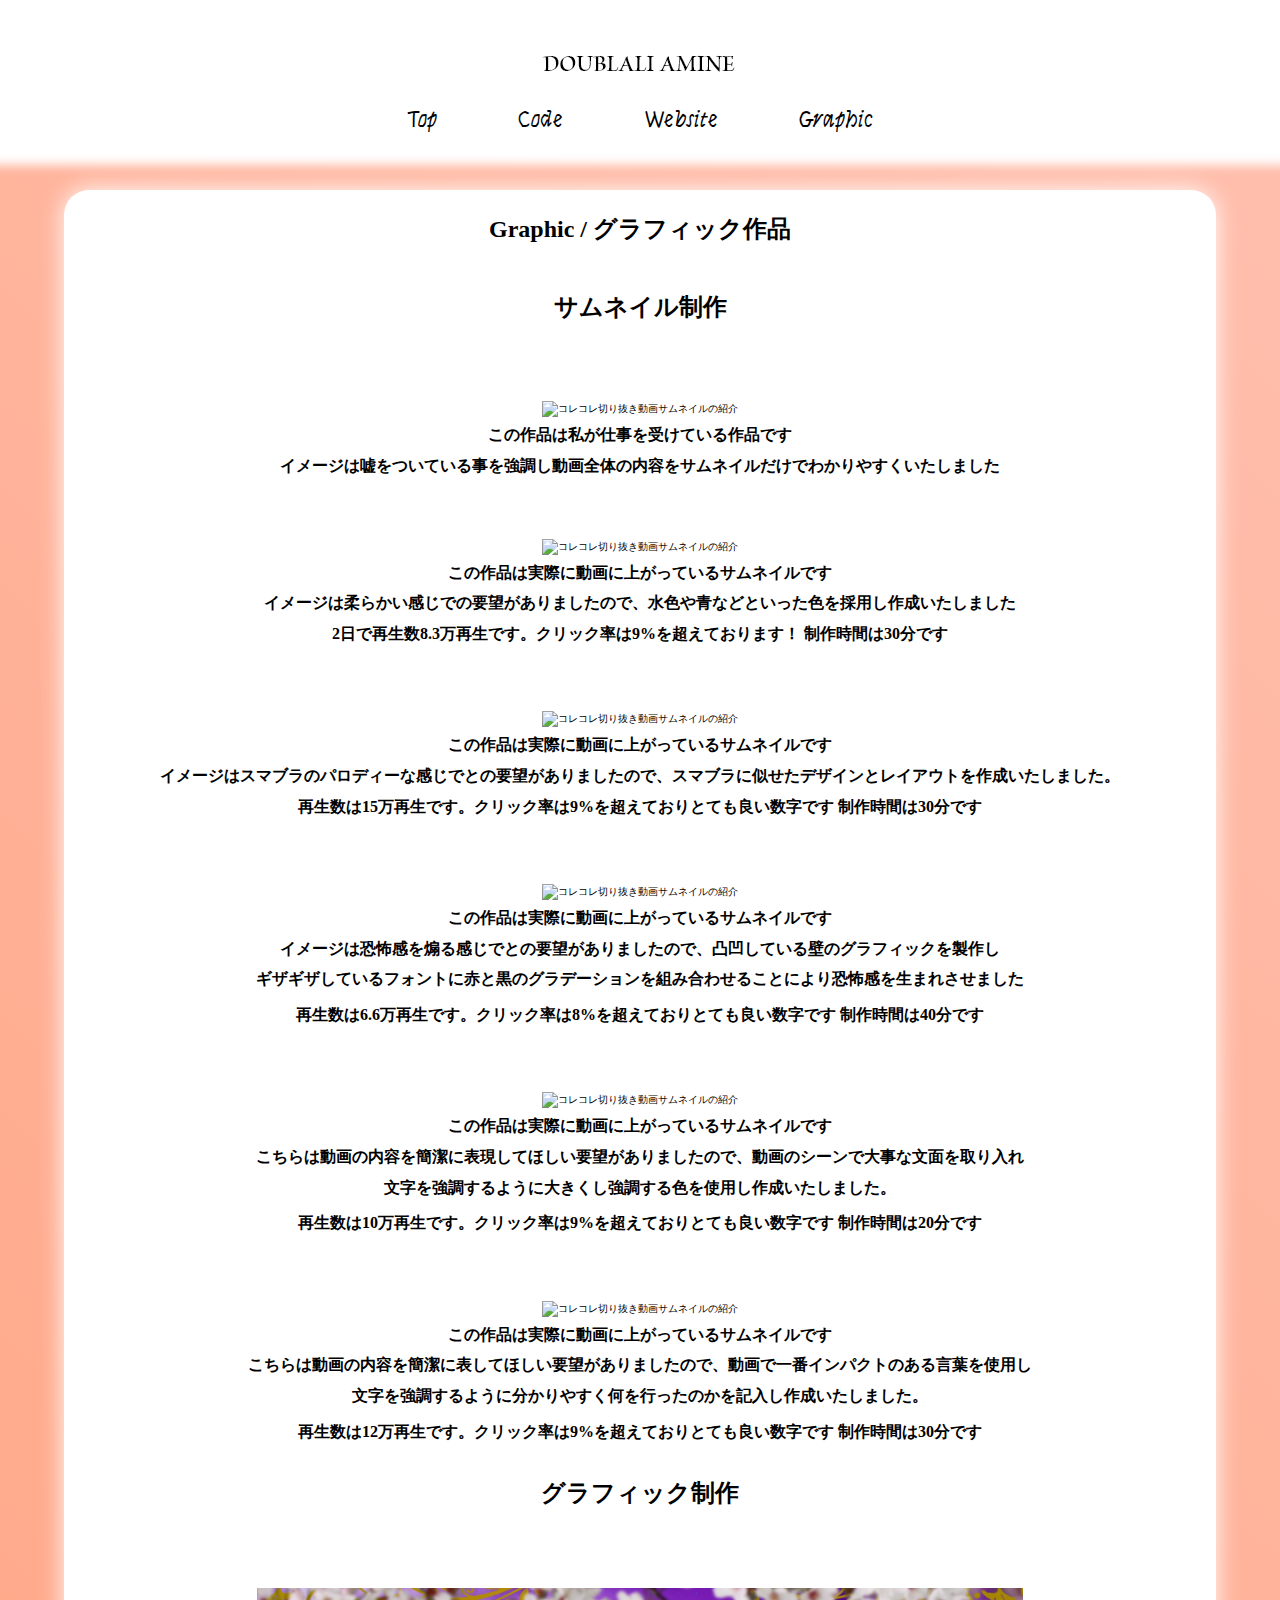
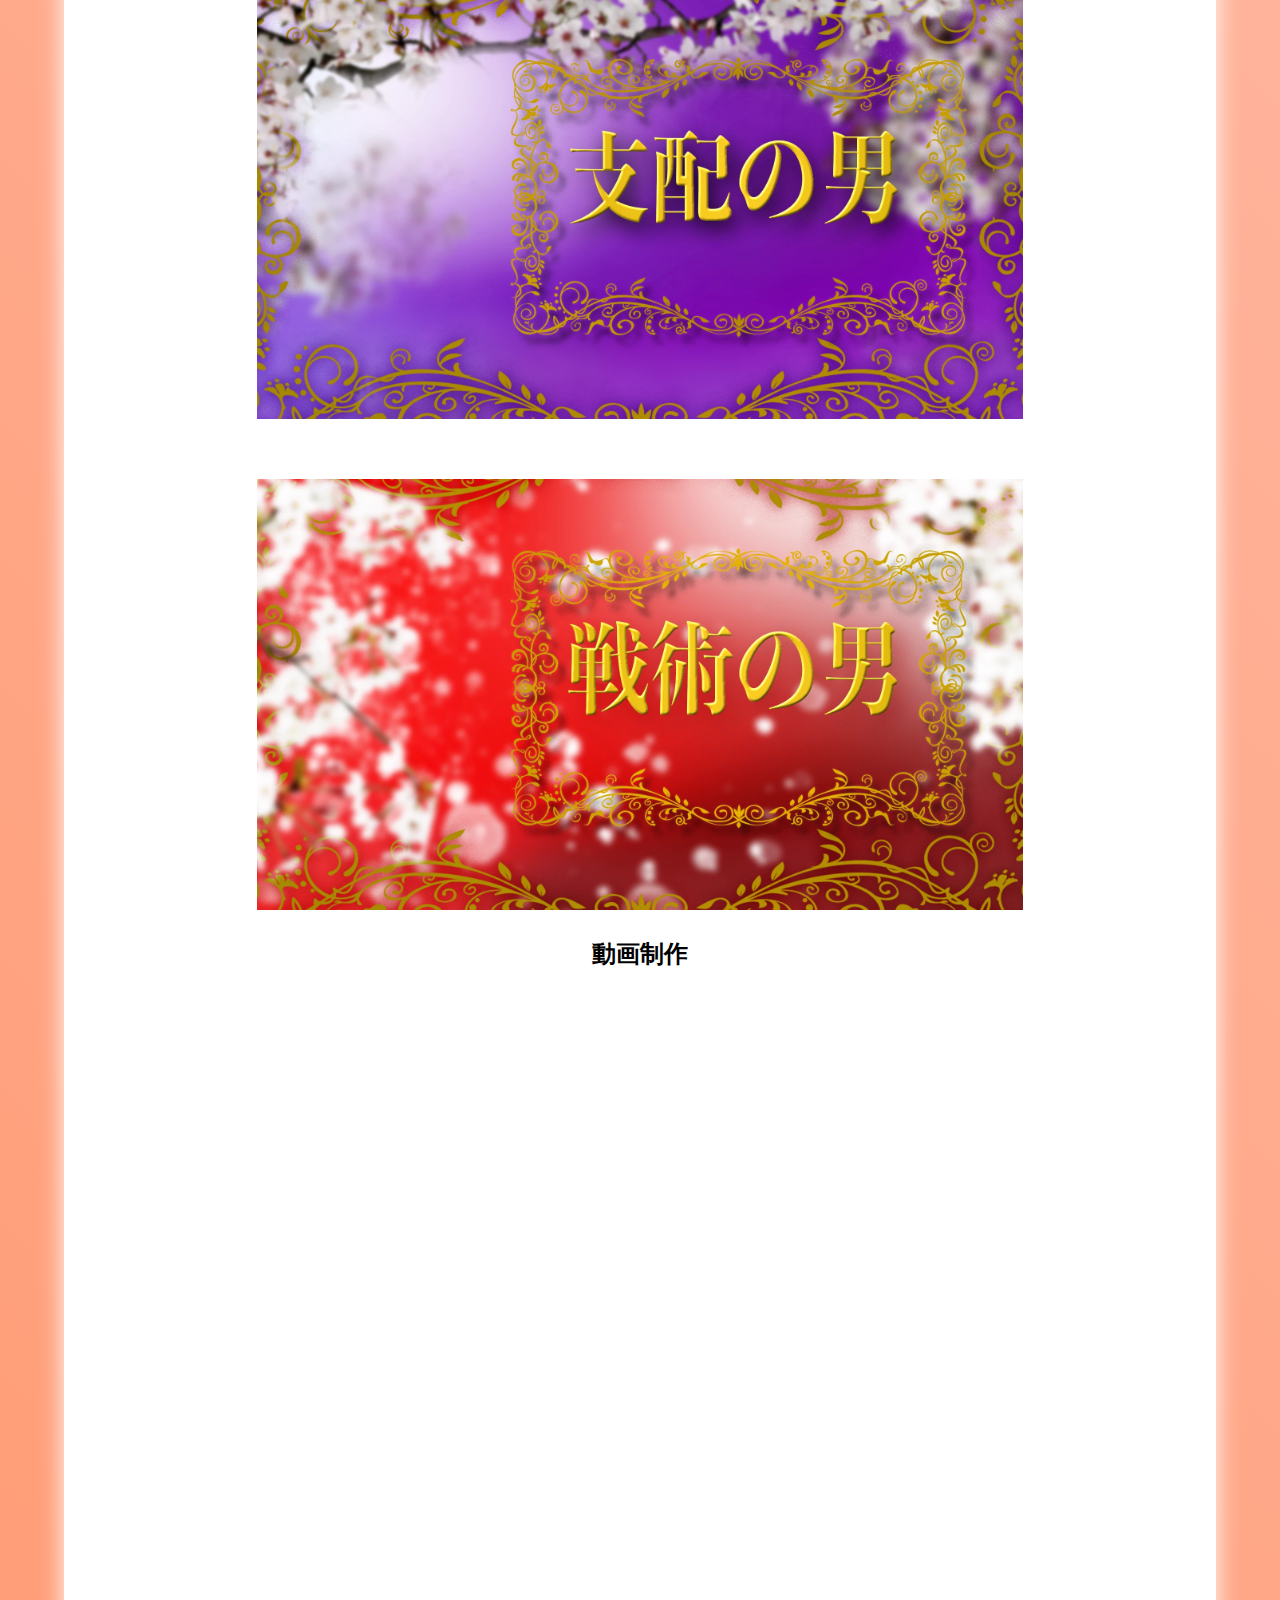
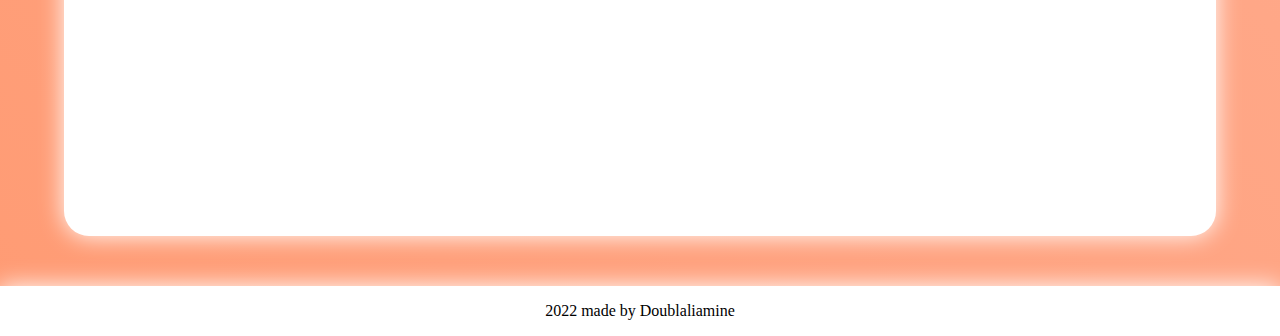
==== commit 97ea9128: "Recommit" ====
--- a/Fourindex.html
+++ b/Fourindex.html
@@ -41,36 +41,34 @@
                         <img class="GraphicConteiner__Image" src="images/Webp/korekoresamuneiru.webp" width="1280" height="720"alt="コレコレ切り抜き動画サムネイルの紹介">
                             <p class="GraphicConteiner__Text">この作品は私が仕事を受けている作品です</p>
                             <p class="GraphicConteiner__Text">イメージは嘘をついている事を強調し動画全体の内容をサムネイルだけでわかりやすくいたしました</p>
-                            <img class="GraphicConteiner__Image" src="images/Webp/korekoresamuneirusecond.webp" width="1920" height="1080"alt="コレコレ切り抜き動画サムネイルの紹介">
+                            <img class="GraphicConteiner__Image" src="images/Webp/korekoresamuneirusecond.webp" width="1280" height="720"alt="コレコレ切り抜き動画サムネイルの紹介">
                             <p class="GraphicConteiner__Text">この作品は実際に動画に上がっているサムネイルです</p>
-                            <p class="GraphicConteiner__Text">イメージは柔らかい感じでの要望がありましたので、水色や青などといった色を採用し作成いたしました</p>
-                            <p class="GraphicConteiner__Text">2日で再生数8.3万再生です。クリック率は9%を超えております！</p>
-                            <img class="GraphicConteiner__Image" src="images/Webp/korekoresamuneiruthird.webp" width="1920" height="1080"alt="コレコレ切り抜き動画サムネイルの紹介">
+                            <p class="GraphicConteiner__Text">イメージは柔らかい感じでの要望がありましたので、水色や青などといった色を採用し作成いたしました<span class="Block">2日で再生数8.3万再生です。クリック率は9%を超えております！ 制作時間は30分です</span></p>
+                            <img class="GraphicConteiner__Image" src="images/Webp/korekoresamuneiruthird.webp" width="1280" height="720"alt="コレコレ切り抜き動画サムネイルの紹介">
                             <p class="GraphicConteiner__Text">この作品は実際に動画に上がっているサムネイルです</p>
-                            <p class="GraphicConteiner__Text">イメージはスマブラのパロディーな感じでとの要望がありましたので、スマブラに似せたデザインとレイアウトを作成いたしました。</p>
-                            <p class="GraphicConteiner__Text">再生数は15万再生です。クリック率は9%を超えておりとても良い数字です</p>
-                            <img class="GraphicConteiner__Image" src="images/Webp/korekoresamuneirufour.webp" width="1920" height="1080"alt="コレコレ切り抜き動画サムネイルの紹介">
+                            <p class="GraphicConteiner__Text">イメージはスマブラのパロディーな感じでとの要望がありましたので、スマブラに似せたデザインとレイアウトを作成いたしました。<span class="Block">再生数は15万再生です。クリック率は9%を超えておりとても良い数字です 制作時間は30分です</span></p>
+                            <img class="GraphicConteiner__Image" src="images/Webp/korekoresamuneirufour.webp" width="1280" height="720"alt="コレコレ切り抜き動画サムネイルの紹介">
                             <p class="GraphicConteiner__Text">この作品は実際に動画に上がっているサムネイルです</p>
-                            <p class="GraphicConteiner__Text">イメージはスマブラのパロディーな感じでとの要望がありましたので、スマブラに似せたデザインとレイアウトを作成いたしました。</p>
-                            <p class="GraphicConteiner__Text">再生数は15万再生です。クリック率は9%を超えておりとても良い数字です</p>
+                            <p class="GraphicConteiner__Text">イメージは恐怖感を煽る感じでとの要望がありましたので、凸凹している壁のグラフィックを製作し<span class="Block">ギザギザしているフォントに赤と黒のグラデーションを組み合わせることにより恐怖感を生まれさせました</span><span class="Block">再生数は6.6万再生です。クリック率は8%を超えておりとても良い数字です 制作時間は40分です</span></p>
+                            <img class="GraphicConteiner__Image" src="images/Webp/korekoresamuneirufive.webp" width="1280" height="720"alt="コレコレ切り抜き動画サムネイルの紹介">
+                            <p class="GraphicConteiner__Text">この作品は実際に動画に上がっているサムネイルです</p>
+                            <p class="GraphicConteiner__Text">こちらは動画の内容を簡潔に表現してほしい要望がありましたので、動画のシーンで大事な文面を取り入れ<span class="Block">文字を強調するように大きくし強調する色を使用し作成いたしました。</span><span class="Block">再生数は10万再生です。クリック率は9%を超えておりとても良い数字です 制作時間は20分です</span></p>
+                            <img class="GraphicConteiner__Image" src="images/Webp/korekoresamuneirusix.webp" width="1280" height="720"alt="コレコレ切り抜き動画サムネイルの紹介">
+                            <p class="GraphicConteiner__Text">この作品は実際に動画に上がっているサムネイルです</p>
+                            <p class="GraphicConteiner__Text">こちらは動画の内容を簡潔に表してほしい要望がありましたので、動画で一番インパクトのある言葉を使用し<span class="Block">文字を強調するように分かりやすく何を行ったのかを記入し作成いたしました。</span><span class="Block">再生数は12万再生です。クリック率は9%を超えておりとても良い数字です 制作時間は30分です</span></p>
                     </section>
                 <section class="GraphicConteiner__Workintroduction">
                     <h2 class="GraphicConteiner__Headdingtext">グラフィック制作</h2>
-                        <img class="GraphicConteiner__Image" src="images/Webp/Graphic__01.webp" width="1920" height="1080"alt="グラフィック制作作品野心の男">
-                        <img class="GraphicConteiner__Image" src="images/Webp/Graphic__02.webp" width="1920" height="1080"alt="グラフィック制作作品謀略の男">
-                        <img class="GraphicConteiner__Image" src="images/Webp/Graphic__03.webp" width="1920" height="1080"alt="グラフィック制作作品正義の男">
-                        <img class="GraphicConteiner__Image" src="images/Webp/Graphic__04.webp" width="1920" height="1080"alt="グラフィック制作作品支配の男">
-                        <img class="GraphicConteiner__Image" src="images/Webp/Graphic__06.webp" width="1920" height="1080"alt="グラフィック制作作品戦略の男">
-                </section>
-                <section class="GraphicConteiner__Workintroduction">
-                    <h2 class="GraphicConteiner__Headdingtext">製品撮影</h2>
-                        <img class="GraphicConteiner__Image" src="images/Webp/clock.webp" width="1748" height="2480" alt="製品撮影時計の写真">
-                        <p class="GraphicConteiner__Comment">高級感のある用に撮影いたしました。</p>
-                        <p class="GraphicConteiner__Comment">時計本来の美しさを失わずに、ダイアや金貨がよりはっきりくっきりと映るように工夫いたしました。</p>
+                    <ul class="GraphicConteiner__ListBox">
+                        <li class="GraphicConteiner__List"><img class="GraphicConteiner__Image" src="images/Webp/Graphic__04.webp" width="1920" height="1080"alt="グラフィック制作作品"></li>
+                        <li class="GraphicConteiner__List"><img class="GraphicConteiner__Image" src="images/Webp/Graphic__06.webp" width="1920" height="1080"alt="グラフィック制作作品"></li>
+
+                    </ul>
                 </section>
                 <section class="GraphicConteiner__Workintroduction">
                     <h2 class="GraphicConteiner__Headdingtext">動画制作</h2>
                         <video class="Video" src="video/video.mp4" loop autoplay muted></video>
+                        <iframe width="1280" height="720" src="https://www.youtube.com/embed/Td8-QNXMyys" title="YouTube video player" frameborder="0" allow="accelerometer; autoplay; clipboard-write; encrypted-media; gyroscope; picture-in-picture" allowfullscreen></iframe>
                 </section>
         </article>
     </main>
--- a/scss/style.min.css
+++ b/scss/style.min.css
@@ -1 +1 @@
-@import"https://fonts.googleapis.com/css2?family=Festive&family=Noto+Sans+JP:wght@700&family=PT+Serif:wght@700&family=Quintessential&family=Syne+Tactile&family=The+Nautigal:wght@700&family=Ubuntu:wght@500&family=Yellowtail&display=swap";*{padding:0;margin:0;box-sizing:border-box}*::before,*::after{-o-box-sizing:border-box;-ms-box-sizing:border-box;box-sizing:border-box}a{text-decoration:none;color:#000;display:block;cursor:pointer}a a:active{color:#000}a a:focus{outline:none}html{font-size:62.5%;line-height:1.6;height:100%;scroll-behavior:smooth}body{width:100%;overflow-x:hidden;-ms-overflow-style:none;scrollbar-width:none;background:linear-gradient(45deg, #ff7231, #ffc4b6, #ffb2b2);background-size:1000% 1000%;-webkit-animation:backgroundanimation 10s ease infinite;animation:backgroundanimation 10s ease infinite}body::-webkit-scrollbar{display:none}main{display:block}img{vertical-align:bottom;bottom:none;max-width:100%;height:100%}ul,ol{list-style-type:none}video,object{max-width:100%;height:auto;display:block}@-webkit-keyframes backgroundanimation{0%{background-position:0% 50%}50%{background-position:100% 50%}100%{background-position:0% 50%}}@keyframes backgroundanimation{0%{background-position:0% 50%}50%{background-position:100% 50%}100%{background-position:0% 50%}}.Footer{width:100%;height:50px;line-height:50px;margin-top:20px;font-family:YuMincho,"Yu Mincho";background-color:#fff;box-shadow:0px 0px 25px #fff}.Footer__Text{color:#000;text-align:center;font-size:16px}.Header{width:100%;font-family:"Syne Tactile",cursive;box-shadow:0 15px 10px 10px #fff}.Header .Header__Webname{padding:25px 80px;text-align:center;background-color:#fff;font-size:32px}@media(max-width: 530px){.Header .Header__Webname{padding:10px}}.Header .Header__Nav{width:100%;margin-bottom:25px;background-color:#fff;text-align:center}.Header .Header__Nav .Header__Nav{width:100%;background-color:#fff}.Header .Header__Nav .Header__Menu{width:100%;display:flex;justify-content:center}.Header .Header__Nav .Header__List{padding:0 40px;font-size:24px}@media(max-width: 530px){.Header .Header__Nav .Header__List{padding:10px}}.Header .Header__Nav .Header__List:hover{border-radius:25px;font-weight:900}.Profile{width:100%;margin:50px auto;text-align:center;font-family:YuMincho,"Yu Mincho";vertical-align:bottom}.Profile__Conteiner{max-width:1160px;margin-left:20px;margin-right:20px;margin:0 auto;padding:40px 50px;border-radius:25px;background-color:#fff;box-shadow:0px 0px 25px #fff}@media(max-width: 530px){.Profile__Conteiner{max-width:320px}}.Profile__Headdingtext{padding:15px 0;font-weight:700;font-size:24px;vertical-align:bottom}@media(max-width: 530px){.Profile__Headdingtext{font-size:16px}}.Profile__Image{width:50%;height:50%;padding:20px 0}@media(max-width: 530px){.Profile__Image{width:80%;height:80%}}.Profile__Name{padding-top:5px;padding-bottom:10px;font-weight:700;font-size:18px;vertical-align:bottom}@media(max-width: 530px){.Profile__Name{font-size:16px}}.Profile__Age{padding:20px 0;font-weight:700;font-size:16px;vertical-align:bottom}@media(max-width: 530px){.Profile__Age{font-size:14px}}.Profile__Countryofcitizenship{padding:20px 0;font-weight:700;font-size:16px;vertical-align:bottom}@media(max-width: 530px){.Profile__Countryofcitizenship{font-size:14px}}.Profile__Supplementaryinformation{padding:20px 0;font-weight:700;font-size:16px;vertical-align:bottom}@media(max-width: 530px){.Profile__Supplementaryinformation{font-size:14px}}.Skillintroduction{width:100%;margin:50px auto;text-align:center;font-family:YuMincho,"Yu Mincho";vertical-align:bottom}.Skillintroduction__Conteiner{max-width:1160px;margin:0 auto;text-align:center;font-family:YuMincho,"Yu Mincho";vertical-align:bottom;background-color:#fff;box-shadow:0px 0px 25px #fff;border-radius:25px}@media(max-width: 530px){.Skillintroduction__Conteiner{max-width:340px}}.Skillintroduction__Headdingtext{padding:20px 0;font-weight:700;font-size:24px;vertical-align:bottom}@media(max-width: 530px){.Skillintroduction__Headdingtext{font-size:18px}}.Skillintroduction__Secondheddingtext{line-height:50px;padding:20px 0;font-weight:700;font-size:16px;vertical-align:bottom}@media(max-width: 530px){.Skillintroduction__Secondheddingtext{font-size:14px}}.Skillintroduction__App{padding:20px 0;display:flex;justify-content:space-around}@media(max-width: 530px){.Skillintroduction__App{flex-wrap:wrap}}.Skillintroduction__SecondApp{padding:50px 0;display:flex;justify-content:space-around}@media(max-width: 530px){.Skillintroduction__SecondApp{flex-wrap:wrap}}.Skillintroduction__Skillpoint{display:flex;justify-content:center}.CodeConteiner{width:100%;margin:50px auto}.CodeConteiner__Intruduction{max-width:1160px;margin:20px auto;text-align:center;font-family:YuMincho,"Yu Mincho";vertical-align:bottom;background-color:#fff;box-shadow:0px 0px 25px #fff;border-radius:25px}@media(max-width: 530px){.CodeConteiner__Intruduction{max-width:320px}}.CodeConteiner__Headdingtext{padding:20px 0;font-weight:700;font-size:24px;vertical-align:bottom}@media(max-width: 530px){.CodeConteiner__Headdingtext{font-size:18px}}.CodeConteiner__SecondHeaddingtext{line-height:50px;margin:30px 0;font-weight:700;font-size:18px;vertical-align:bottom}@media(max-width: 530px){.CodeConteiner__SecondHeaddingtext{font-size:16px}}.CodeConteiner__Workintroduction{margin-top:30px;margin-bottom:30px}.CodeConteiner .Workintroductionimage{padding:0 20px}.CodeConteiner__Explanation{font-size:14px;padding-bottom:5px;font-weight:700}.CodeConteiner__Link{padding-top:20px;padding-bottom:20px;font-weight:700;font-size:16px;vertical-align:bottom}@media(max-width: 530px){.CodeConteiner__Link{font-size:12px}}.CodeConteiner__SecondLink{padding-top:10px;padding-bottom:20px;font-weight:700;font-size:16px;vertical-align:bottom}@media(max-width: 530px){.CodeConteiner__SecondLink{font-size:14px}}.CodeConteiner .Changecolor{color:red}.GraphicConteiner{width:100%;margin:50px auto}.GraphicConteiner__Intruduction{max-width:1160px;margin:20px auto;text-align:center;font-family:YuMincho,"Yu Mincho";vertical-align:bottom;background-color:#fff;box-shadow:0px 0px 25px #fff;border-radius:25px}@media(max-width: 530px){.GraphicConteiner__Intruduction{max-width:320px}}.GraphicConteiner__Headdingtext{padding:20px 0;font-weight:700;font-size:24px;vertical-align:bottom}@media(max-width: 530px){.GraphicConteiner__Headdingtext{font-size:18px}}.GraphicConteiner__Image{padding:10px 20px}.GraphicConteiner__Comment{font-size:14px}.GraphicConteiner .Video{padding:20px 20px}+@import"https://fonts.googleapis.com/css2?family=Festive&family=Noto+Sans+JP:wght@700&family=PT+Serif:wght@700&family=Quintessential&family=Syne+Tactile&family=The+Nautigal:wght@700&family=Ubuntu:wght@500&family=Yellowtail&display=swap";*{padding:0;margin:0;box-sizing:border-box}*::before,*::after{-o-box-sizing:border-box;-ms-box-sizing:border-box;box-sizing:border-box}a{text-decoration:none;color:#000;display:block;cursor:pointer}a a:active{color:#000}a a:focus{outline:none}html{font-size:62.5%;line-height:1.6;height:100%;scroll-behavior:smooth}body{width:100%;overflow-x:hidden;-ms-overflow-style:none;scrollbar-width:none;background:linear-gradient(45deg, #ff7231, #ffc4b6, #ffb2b2);background-size:1000% 1000%;-webkit-animation:backgroundanimation 10s ease infinite;animation:backgroundanimation 10s ease infinite}body::-webkit-scrollbar{display:none}.Block{display:block;padding:5px}main{display:block}img{vertical-align:bottom;bottom:none;max-width:100%;height:100%}ul,ol{list-style-type:none}video,object{max-width:100%;height:auto;display:block}@-webkit-keyframes backgroundanimation{0%{background-position:0% 50%}50%{background-position:100% 50%}100%{background-position:0% 50%}}@keyframes backgroundanimation{0%{background-position:0% 50%}50%{background-position:100% 50%}100%{background-position:0% 50%}}.Footer{width:100%;height:50px;line-height:50px;margin-top:20px;font-family:YuMincho,"Yu Mincho";background-color:#fff;box-shadow:0px 0px 25px #fff}.Footer__Text{color:#000;text-align:center;font-size:16px}.Header{width:100%;font-family:"Syne Tactile",cursive;box-shadow:0 15px 10px 10px #fff}.Header .Header__Webname{padding:25px 80px;text-align:center;background-color:#fff;font-size:32px}@media(max-width: 530px){.Header .Header__Webname{padding:10px}}.Header .Header__Nav{width:100%;margin-bottom:25px;background-color:#fff;text-align:center}.Header .Header__Nav .Header__Nav{width:100%;background-color:#fff}.Header .Header__Nav .Header__Menu{width:100%;display:flex;justify-content:center}.Header .Header__Nav .Header__List{padding:0 40px;font-size:24px}@media(max-width: 530px){.Header .Header__Nav .Header__List{padding:10px}}.Header .Header__Nav .Header__List:hover{border-radius:25px;font-weight:900}.Profile{width:90%;margin:50px auto;text-align:center;font-family:YuMincho,"Yu Mincho";vertical-align:bottom}.Profile__Conteiner{max-width:1160px;margin:0 auto;padding:40px 50px;border-radius:25px;background-color:#fff;box-shadow:0px 0px 25px #fff}@media(max-width: 530px){.Profile__Conteiner{max-width:600px}}.Profile__Headdingtext{padding:15px 0;font-weight:700;font-size:24px;vertical-align:bottom}@media(max-width: 530px){.Profile__Headdingtext{font-size:16px}}.Profile__Image{width:50%;height:50%;padding:20px 0}@media(max-width: 530px){.Profile__Image{width:80%;height:80%}}.Profile__Name{padding-top:5px;padding-bottom:10px;font-weight:700;font-size:18px;vertical-align:bottom}@media(max-width: 530px){.Profile__Name{font-size:16px}}.Profile__Age{padding:20px 0;font-weight:700;font-size:16px;vertical-align:bottom}@media(max-width: 530px){.Profile__Age{font-size:14px}}.Profile__Countryofcitizenship{padding:20px 0;font-weight:700;font-size:16px;vertical-align:bottom}@media(max-width: 530px){.Profile__Countryofcitizenship{font-size:14px}}.Profile__Supplementaryinformation{padding:20px 0;font-weight:700;font-size:16px;vertical-align:bottom}@media(max-width: 530px){.Profile__Supplementaryinformation{font-size:14px}}.Skillintroduction{width:90%;margin:50px auto;text-align:center;font-family:YuMincho,"Yu Mincho";vertical-align:bottom}.Skillintroduction__Conteiner{max-width:1160px;margin:0 auto;text-align:center;font-family:YuMincho,"Yu Mincho";vertical-align:bottom;background-color:#fff;box-shadow:0px 0px 25px #fff;border-radius:25px}@media(max-width: 530px){.Skillintroduction__Conteiner{max-width:600px}}.Skillintroduction__Headdingtext{padding:20px 0;font-weight:700;font-size:24px;vertical-align:bottom}@media(max-width: 530px){.Skillintroduction__Headdingtext{font-size:18px}}.Skillintroduction__Secondheaddingtext{line-height:50px;padding:20px 0;font-weight:700;font-size:16px;vertical-align:bottom}@media(max-width: 530px){.Skillintroduction__Secondheaddingtext{font-size:14px}}.Skillintroduction__App{padding:20px 0;display:flex;justify-content:space-around}@media(max-width: 530px){.Skillintroduction__App{flex-wrap:wrap}}.Skillintroduction .Animation{transition:all .3s ease}.Skillintroduction .Animation:hover{transform:scale(1.4);transform-origin:center center;transition:all .3s ease}.Skillintroduction__SecondApp{padding:50px 0;display:flex;justify-content:space-around}@media(max-width: 530px){.Skillintroduction__SecondApp{flex-wrap:wrap}}.CodeConteiner{width:90%;margin:50px auto}.CodeConteiner__Intruduction{max-width:1160px;margin:20px auto;text-align:center;font-family:YuMincho,"Yu Mincho";vertical-align:bottom;background-color:#fff;box-shadow:0px 0px 25px #fff;border-radius:25px}@media(max-width: 530px){.CodeConteiner__Intruduction{max-width:600px}}.CodeConteiner__Headdingtext{padding:20px 0;font-weight:700;font-size:24px;vertical-align:bottom}@media(max-width: 530px){.CodeConteiner__Headdingtext{font-size:18px}}.CodeConteiner__SecondHeaddingtext{line-height:50px;margin:30px 0;font-weight:700;font-size:18px;vertical-align:bottom}@media(max-width: 530px){.CodeConteiner__SecondHeaddingtext{font-size:16px}}.CodeConteiner__Workintroduction{margin-top:30px;margin-bottom:30px}.CodeConteiner .Workintroductionimage{padding:0 20px}.CodeConteiner__Explanation{font-size:14px;padding-bottom:5px;font-weight:700}.CodeConteiner__Link{padding-top:20px;padding-bottom:20px;font-weight:700;font-size:16px;vertical-align:bottom}@media(max-width: 530px){.CodeConteiner__Link{font-size:12px}}.CodeConteiner__SecondLink{padding-top:10px;padding-bottom:20px;font-weight:700;font-size:16px;vertical-align:bottom}@media(max-width: 530px){.CodeConteiner__SecondLink{font-size:14px}}.CodeConteiner .Changecolor{color:red}.GraphicConteiner{width:90%;margin:50px auto}.GraphicConteiner__Intruduction{max-width:1160px;margin:20px auto;text-align:center;font-family:YuMincho,"Yu Mincho";vertical-align:bottom;background-color:#fff;box-shadow:0px 0px 25px #fff;border-radius:25px}@media(max-width: 530px){.GraphicConteiner__Intruduction{max-width:600px}}.GraphicConteiner__Headdingtext{padding:20px 0;font-weight:700;font-size:24px;vertical-align:bottom}@media(max-width: 530px){.GraphicConteiner__Headdingtext{font-size:18px}}.GraphicConteiner__Image{margin-top:50px;padding:5px 20px;width:70%;height:70%;transition:all .3s ease}.GraphicConteiner__Image:hover{transform:scale(1.2);transform-origin:center center;transition:all .3s ease}@media(max-width: 530px){.GraphicConteiner__Image{width:100%;height:100%}}.GraphicConteiner__Comment{font-size:14px}.GraphicConteiner .Video{padding:20px}.GraphicConteiner iframe{aspect-ratio:16/9;padding:20px;width:100%;height:100%}.GraphicConteiner__Text{font-size:16px;padding-bottom:5px;font-weight:700;color:#000}@media(max-width: 530px){.GraphicConteiner__Text{font-size:14px;padding:5px 20px}}